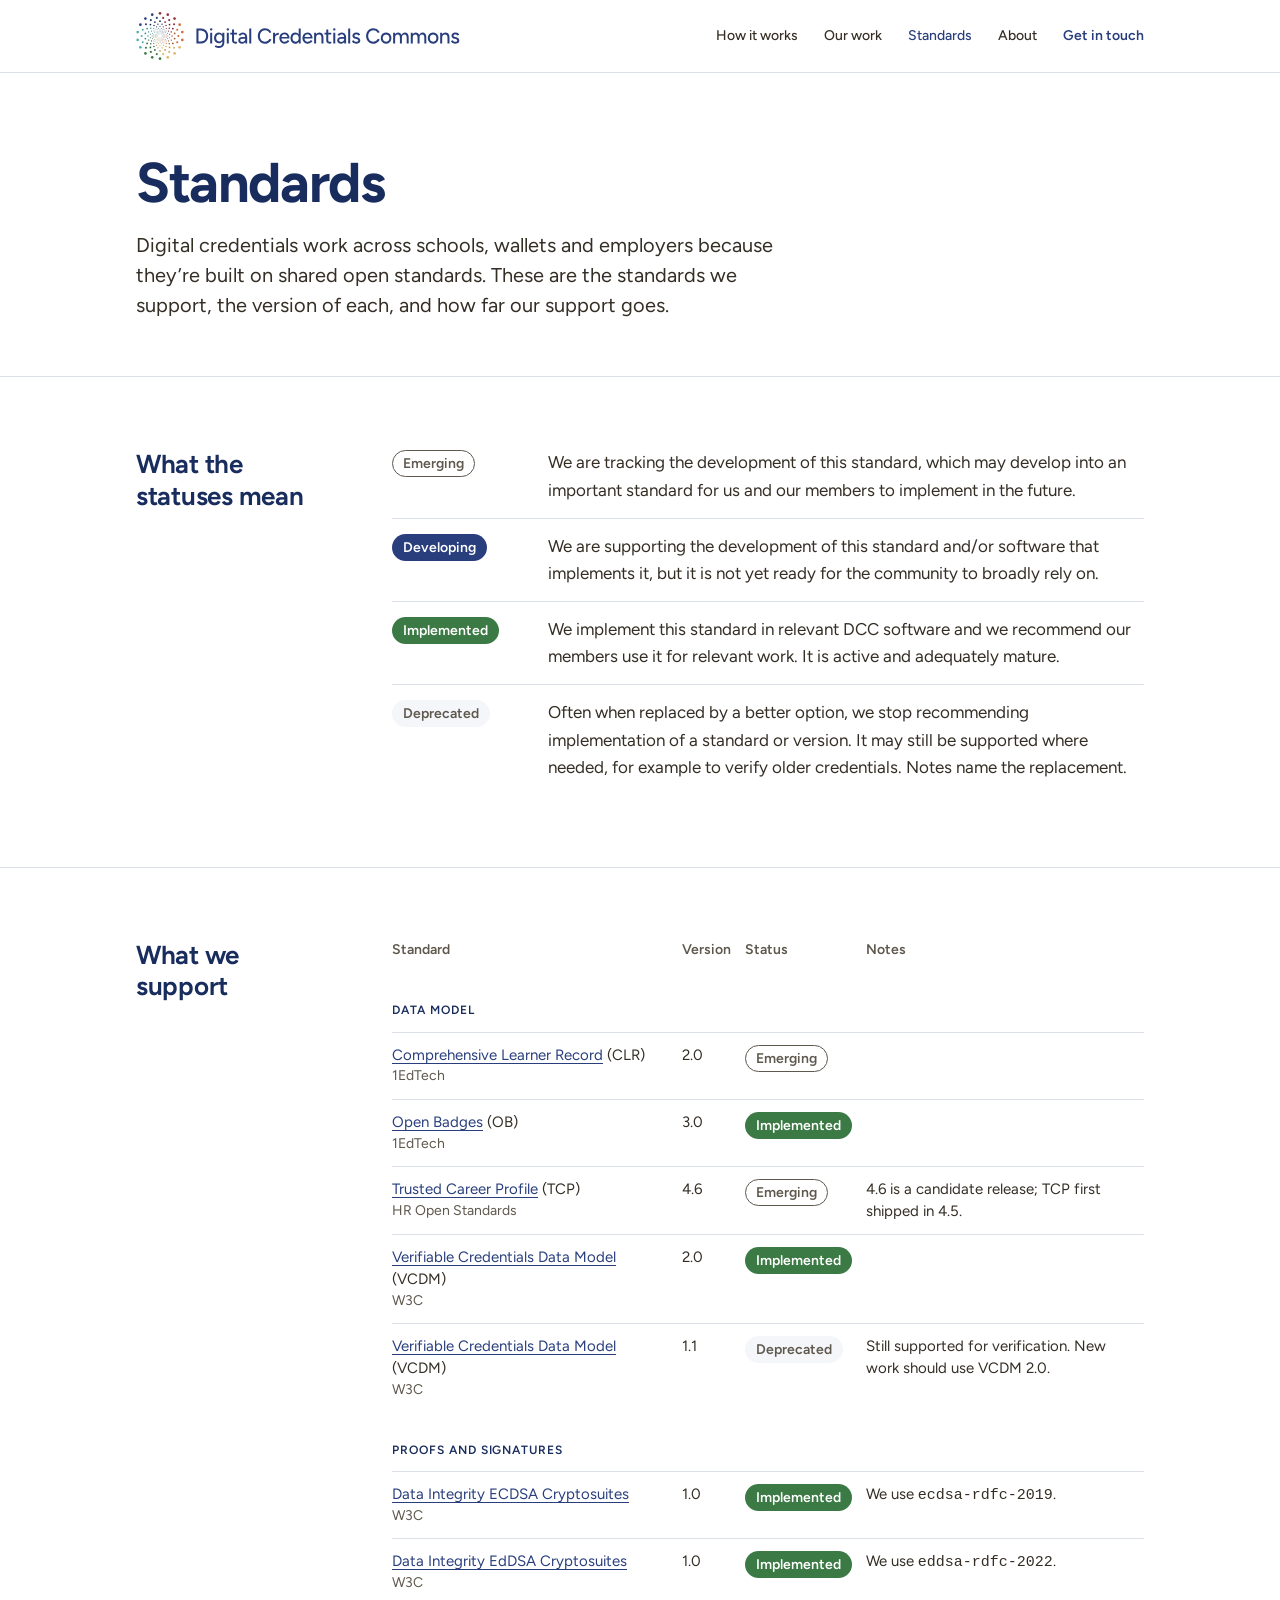
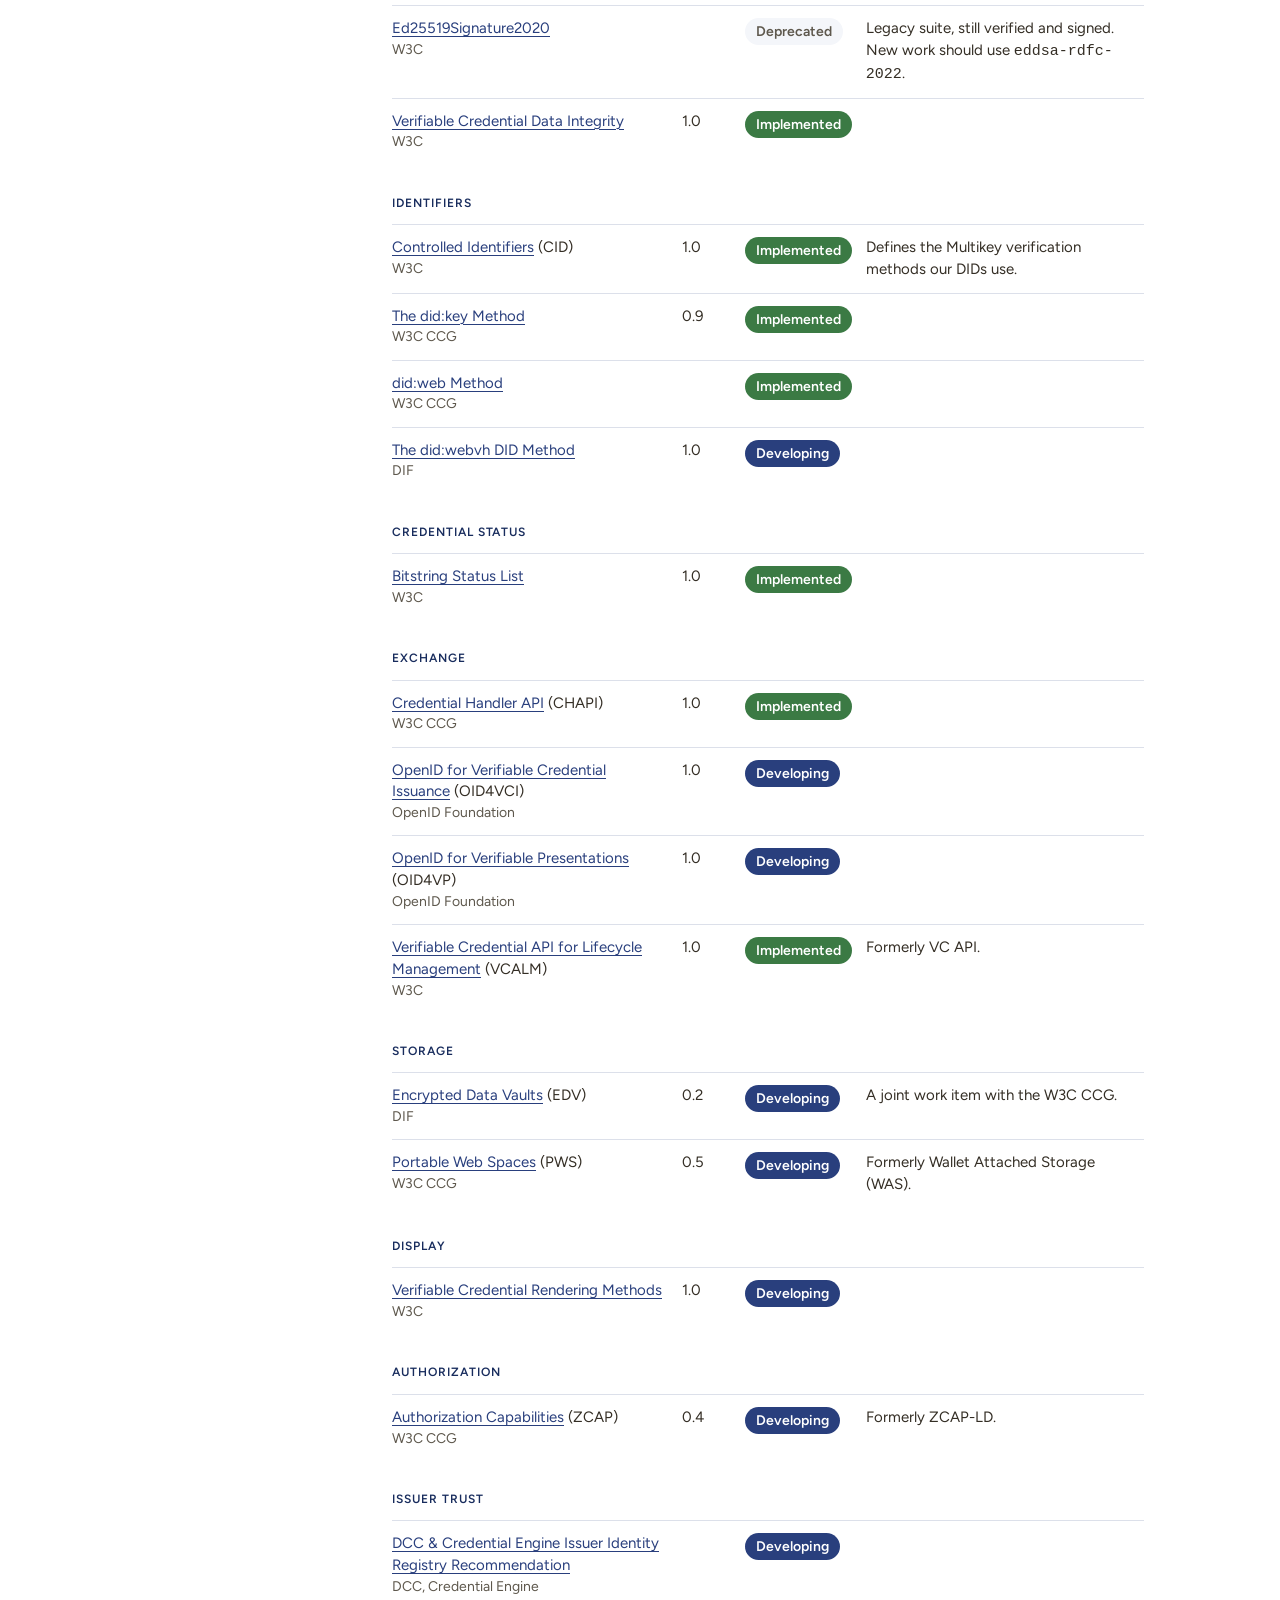
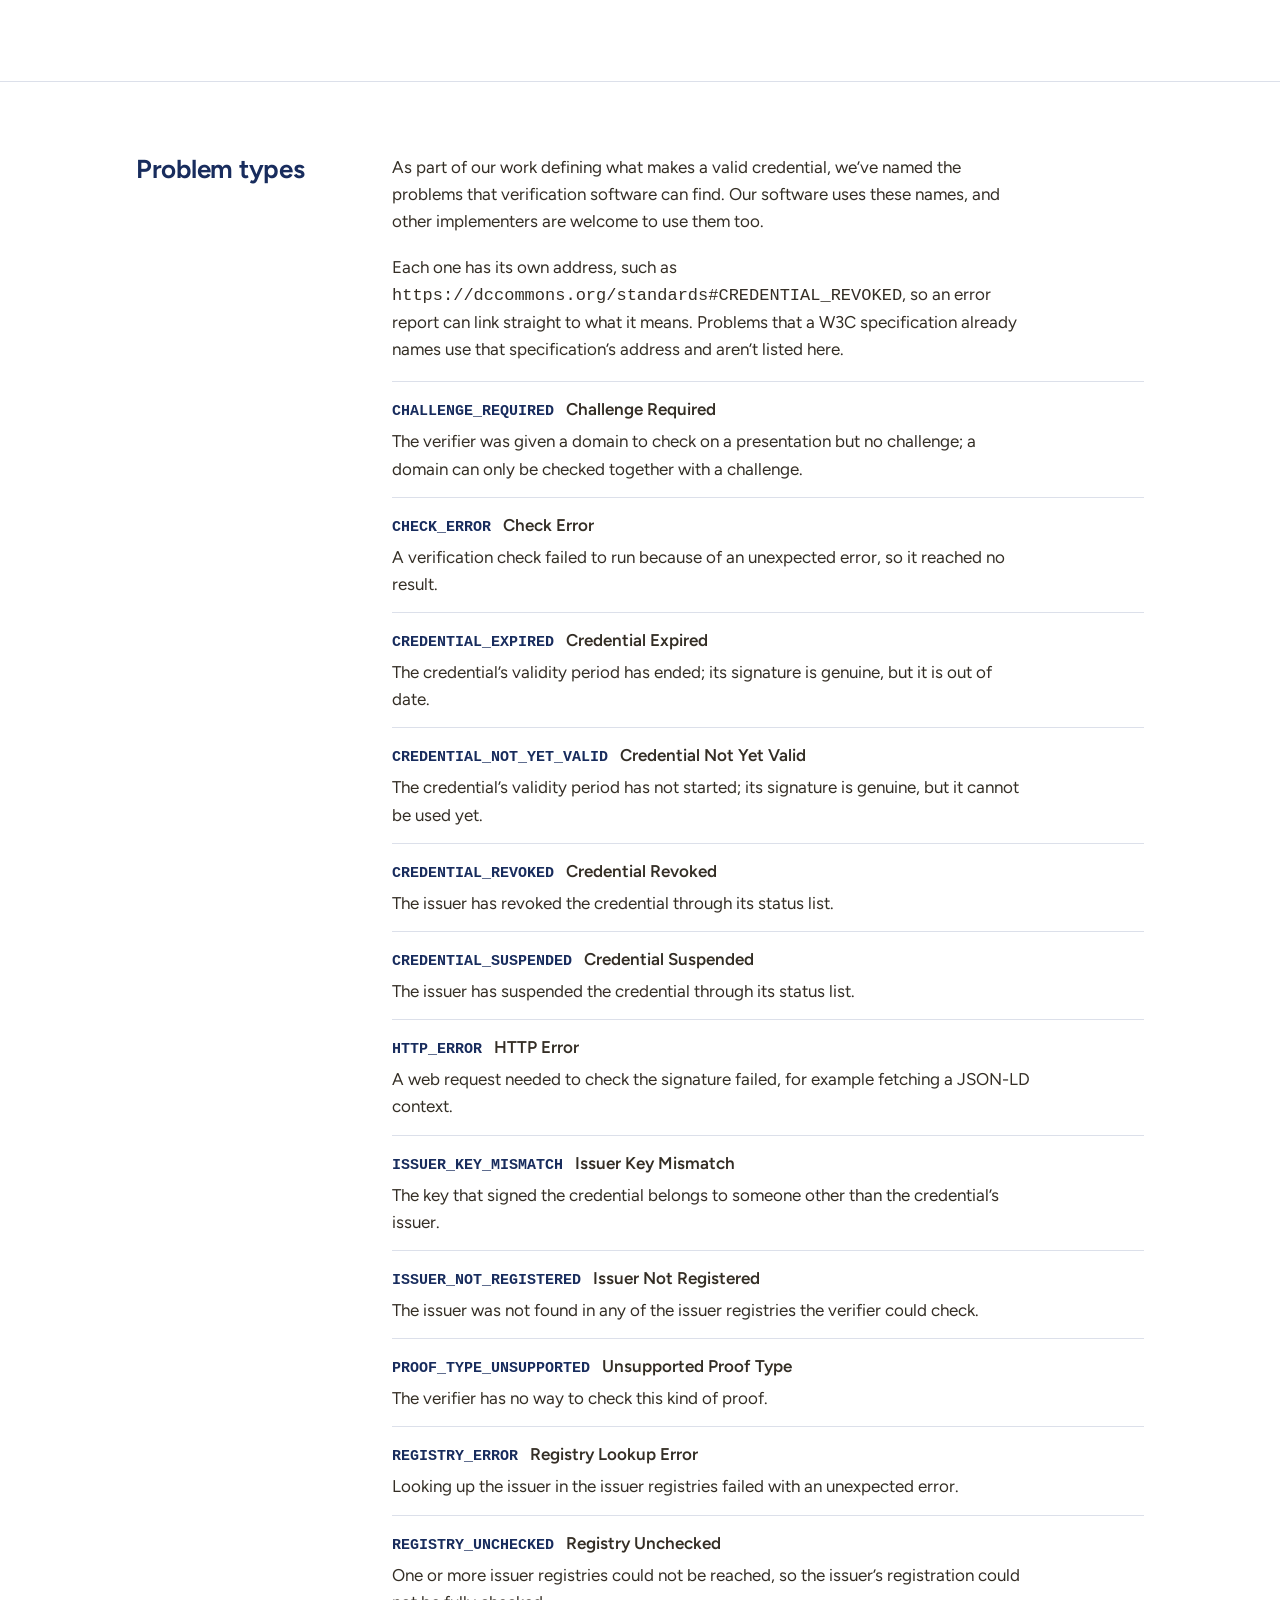
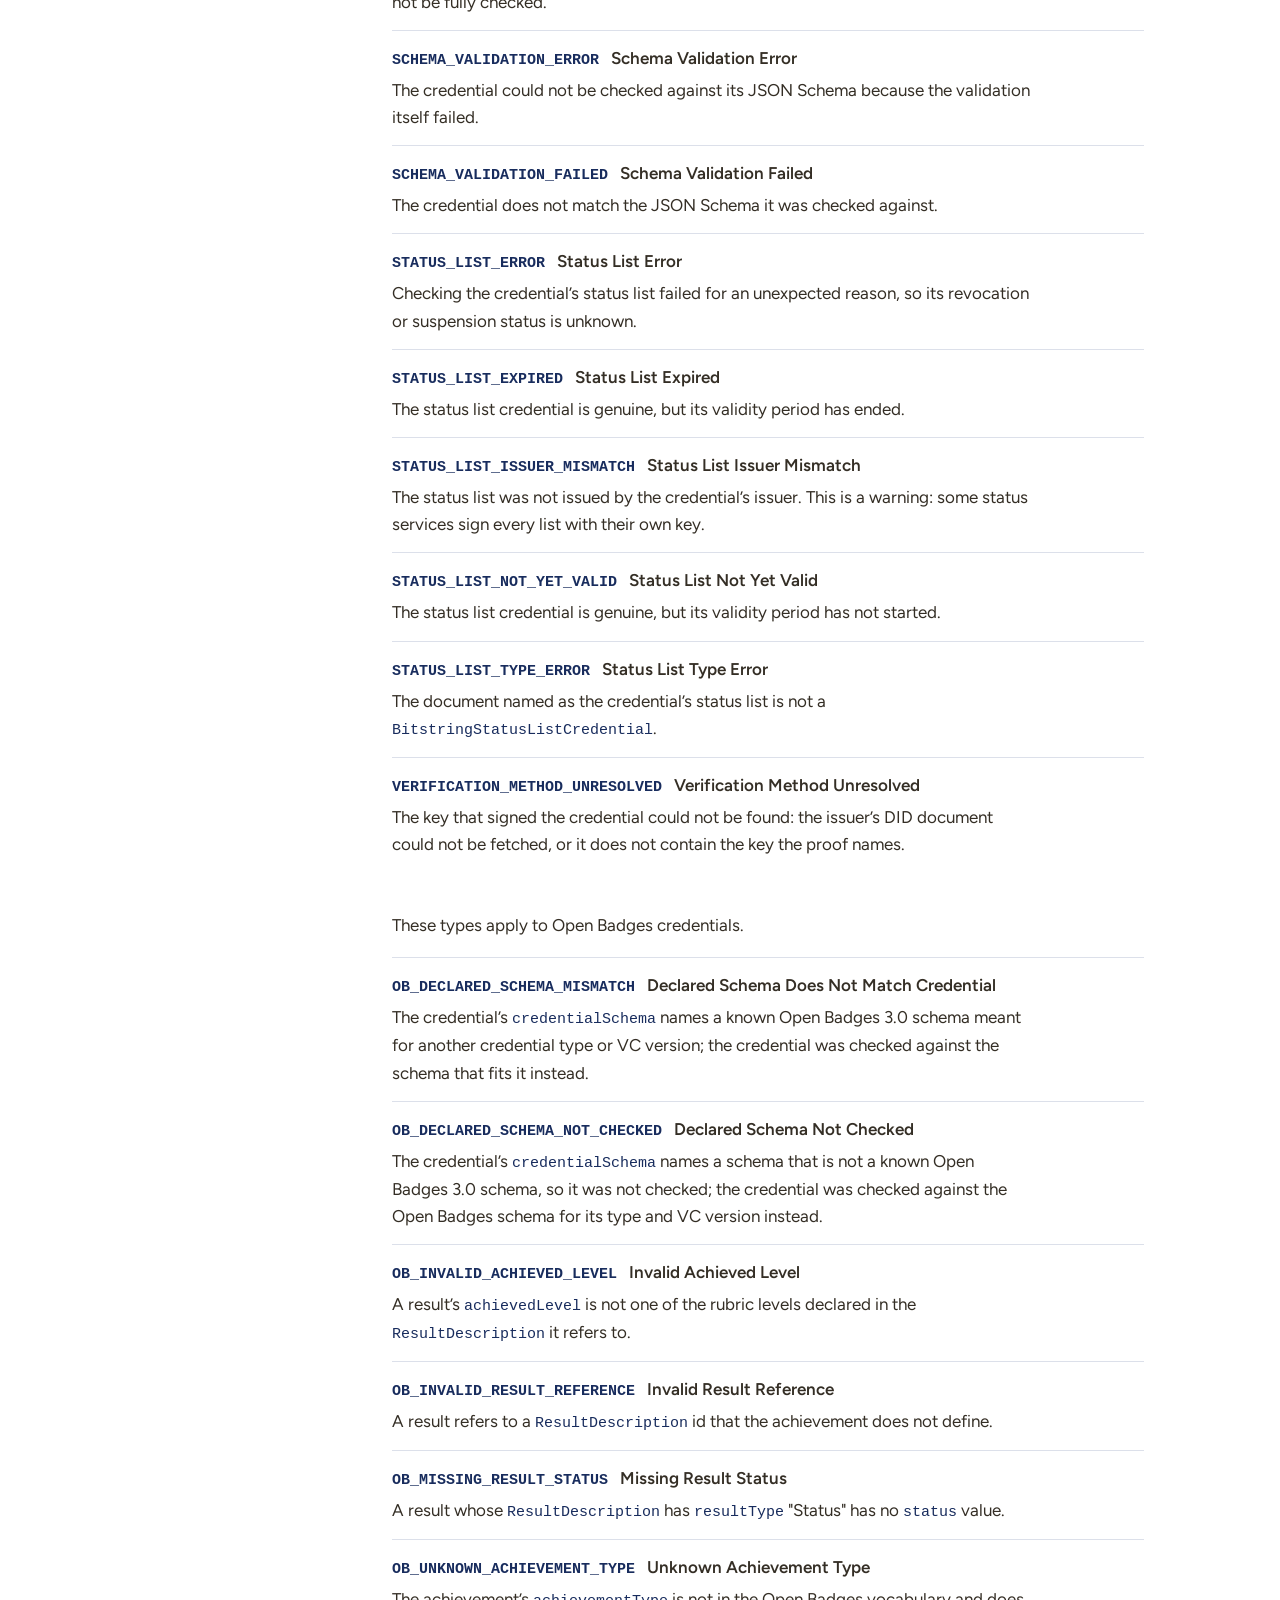
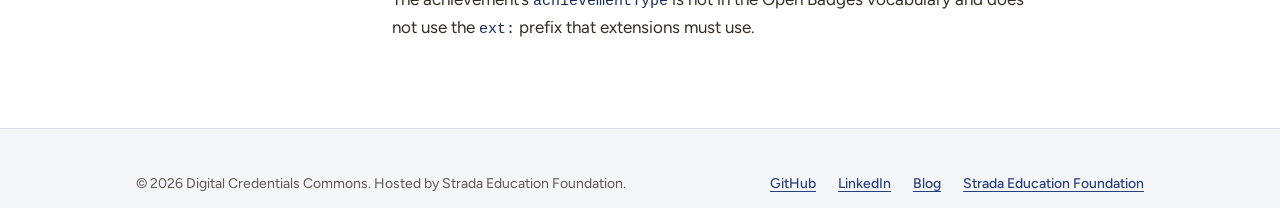
==== standards.html @ 6fe32798 "Add a standards page with the problem types our software reports Co-Authored-By: Claude Opus 5.5 <no" ====
<!DOCTYPE html>
<html lang="en">
<head>
<meta charset="UTF-8">
<meta name="viewport" content="width=device-width, initial-scale=1">
<title>Standards · Digital Credentials Commons</title>
<meta name="description" content="The open standards Digital Credentials Commons supports, the version of each and how far our support goes, plus the problem types our verification software reports.">
<meta name="theme-color" content="#FFFFFF">
<meta property="og:type" content="website">
<meta property="og:title" content="Standards · Digital Credentials Commons">
<meta property="og:description" content="The open standards we support, the version of each and how far our support goes.">
<meta property="og:url" content="https://dccommons.org/standards">
<meta property="og:image" content="https://dccommons.org/android-chrome-512x512.png">
<link rel="icon" href="favicon.ico" sizes="any">
<link rel="icon" href="favicon.svg" type="image/svg+xml">
<link rel="icon" type="image/png" sizes="32x32" href="favicon-32x32.png">
<link rel="icon" type="image/png" sizes="16x16" href="favicon-16x16.png">
<link rel="apple-touch-icon" sizes="180x180" href="apple-touch-icon.png">
<link rel="manifest" href="site.webmanifest">
<link rel="preconnect" href="https://fonts.googleapis.com">
<link rel="preconnect" href="https://fonts.gstatic.com" crossorigin>
<link rel="stylesheet" href="https://fonts.googleapis.com/css2?family=Figtree:ital,wght@0,400;0,500;0,600;0,700;1,400&display=swap">
<link rel="stylesheet" href="assets/css/site.css">
</head>
<body>
<!-- Rendered from the standards catalog in DCC's planning repo. Change that first. Every id on this page is a permanent URL: never rename or remove one. -->

<header class="site-header">
  <div class="wrap">
    <a class="logo" href="/">
      <picture>
        <source media="(max-width: 760px)" srcset="assets/img/dcc-lockup-horizontal.svg" width="157" height="44">
        <img src="assets/img/dcc-lockup-one-line.svg" alt="Digital Credentials Commons" width="270" height="40">
      </picture>
    </a>
    <nav class="site-nav" aria-label="Sections">
      <a href="/#how">How it works</a>
      <a href="/#work">Our work</a>
      <a href="/standards" aria-current="page">Standards</a>
      <a href="/#about">About</a>
      <a class="nav-contact" href="/#contact">Get in touch</a>
    </nav>
  </div>
</header>

<main id="top">

<section class="page-head">
  <div class="wrap">
    <h1>Standards</h1>
    <p class="lead">Digital credentials work across schools, wallets and employers because they&rsquo;re built on shared open standards. These are the standards we support, the version of each, and how far our support goes.</p>
  </div>
</section>

<section id="status">
  <div class="wrap">
    <div class="sec">
      <div class="sec-head"><h2>What the statuses mean</h2></div>
      <div class="sec-body">
        <dl class="status-legend">
          <div><dt><span class="pill pill-emerging">Emerging</span></dt><dd>We are tracking the development of this standard, which may develop into an important standard for us and our members to implement in the future.</dd></div>
          <div><dt><span class="pill pill-developing">Developing</span></dt><dd>We are supporting the development of this standard and/or software that implements it, but it is not yet ready for the community to broadly rely on.</dd></div>
          <div><dt><span class="pill pill-implemented">Implemented</span></dt><dd>We implement this standard in relevant DCC software and we recommend our members use it for relevant work. It is active and adequately mature.</dd></div>
          <div><dt><span class="pill pill-deprecated">Deprecated</span></dt><dd>Often when replaced by a better option, we stop recommending implementation of a standard or version. It may still be supported where needed, for example to verify older credentials. Notes name the replacement.</dd></div>
        </dl>
      </div>
    </div>
  </div>
</section>

<section id="supported">
  <div class="wrap">
    <div class="sec">
      <div class="sec-head"><h2>What we support</h2></div>
      <div class="sec-body">
        <table class="standards">
          <thead><tr><th scope="col">Standard</th><th scope="col">Version</th><th scope="col">Status</th><th scope="col">Notes</th></tr></thead>
          <tbody>
            <tr class="group"><th scope="rowgroup" colspan="4">Data model</th></tr>
            <tr id="clr-2-0">
              <td data-label="Standard"><a href="https://www.imsglobal.org/spec/clr/v2p0/" target="_blank" rel="noopener">Comprehensive Learner Record</a> (CLR) <span class="publisher">1EdTech</span></td>
              <td data-label="Version">2.0</td>
              <td data-label="Status"><span class="pill pill-emerging">Emerging</span></td>
              <td data-label="Notes"></td>
            </tr>
            <tr id="ob-3-0">
              <td data-label="Standard"><a href="https://www.imsglobal.org/spec/ob/v3p0/" target="_blank" rel="noopener">Open Badges</a> (OB) <span class="publisher">1EdTech</span></td>
              <td data-label="Version">3.0</td>
              <td data-label="Status"><span class="pill pill-implemented">Implemented</span></td>
              <td data-label="Notes"></td>
            </tr>
            <tr id="hr-open-tcp-4-6">
              <td data-label="Standard"><a href="https://www.hropenstandards.org/standards" target="_blank" rel="noopener">Trusted Career Profile</a> (TCP) <span class="publisher">HR Open Standards</span></td>
              <td data-label="Version">4.6</td>
              <td data-label="Status"><span class="pill pill-emerging">Emerging</span></td>
              <td data-label="Notes">4.6 is a candidate release; TCP first shipped in 4.5.</td>
            </tr>
            <tr id="vcdm-2-0">
              <td data-label="Standard"><a href="https://www.w3.org/TR/vc-data-model-2.0/" target="_blank" rel="noopener">Verifiable Credentials Data Model</a> (VCDM) <span class="publisher">W3C</span></td>
              <td data-label="Version">2.0</td>
              <td data-label="Status"><span class="pill pill-implemented">Implemented</span></td>
              <td data-label="Notes"></td>
            </tr>
            <tr id="vcdm-1-1">
              <td data-label="Standard"><a href="https://www.w3.org/TR/vc-data-model-1.1/" target="_blank" rel="noopener">Verifiable Credentials Data Model</a> (VCDM) <span class="publisher">W3C</span></td>
              <td data-label="Version">1.1</td>
              <td data-label="Status"><span class="pill pill-deprecated">Deprecated</span></td>
              <td data-label="Notes">Still supported for verification. New work should use VCDM 2.0.</td>
            </tr>
          </tbody>
          <tbody>
            <tr class="group"><th scope="rowgroup" colspan="4">Proofs and signatures</th></tr>
            <tr id="vc-di-ecdsa-1-0">
              <td data-label="Standard"><a href="https://www.w3.org/TR/vc-di-ecdsa/" target="_blank" rel="noopener">Data Integrity ECDSA Cryptosuites</a> <span class="publisher">W3C</span></td>
              <td data-label="Version">1.0</td>
              <td data-label="Status"><span class="pill pill-implemented">Implemented</span></td>
              <td data-label="Notes">We use <code>ecdsa-rdfc-2019</code>.</td>
            </tr>
            <tr id="vc-di-eddsa-1-0">
              <td data-label="Standard"><a href="https://www.w3.org/TR/vc-di-eddsa/" target="_blank" rel="noopener">Data Integrity EdDSA Cryptosuites</a> <span class="publisher">W3C</span></td>
              <td data-label="Version">1.0</td>
              <td data-label="Status"><span class="pill pill-implemented">Implemented</span></td>
              <td data-label="Notes">We use <code>eddsa-rdfc-2022</code>.</td>
            </tr>
            <tr id="ed25519-signature-2020">
              <td data-label="Standard"><a href="https://www.w3.org/TR/vc-di-eddsa/#the-ed25519signature2020-suite" target="_blank" rel="noopener">Ed25519Signature2020</a> <span class="publisher">W3C</span></td>
              <td data-label="Version"></td>
              <td data-label="Status"><span class="pill pill-deprecated">Deprecated</span></td>
              <td data-label="Notes">Legacy suite, still verified and signed. New work should use <code>eddsa-rdfc-2022</code>.</td>
            </tr>
            <tr id="vc-data-integrity-1-0">
              <td data-label="Standard"><a href="https://www.w3.org/TR/vc-data-integrity/" target="_blank" rel="noopener">Verifiable Credential Data Integrity</a> <span class="publisher">W3C</span></td>
              <td data-label="Version">1.0</td>
              <td data-label="Status"><span class="pill pill-implemented">Implemented</span></td>
              <td data-label="Notes"></td>
            </tr>
          </tbody>
          <tbody>
            <tr class="group"><th scope="rowgroup" colspan="4">Identifiers</th></tr>
            <tr id="cid-1-0">
              <td data-label="Standard"><a href="https://www.w3.org/TR/cid-1.0/" target="_blank" rel="noopener">Controlled Identifiers</a> (CID) <span class="publisher">W3C</span></td>
              <td data-label="Version">1.0</td>
              <td data-label="Status"><span class="pill pill-implemented">Implemented</span></td>
              <td data-label="Notes">Defines the Multikey verification methods our DIDs use.</td>
            </tr>
            <tr id="did-key-0-9">
              <td data-label="Standard"><a href="https://w3c-ccg.github.io/did-key-spec/" target="_blank" rel="noopener">The did:key Method</a> <span class="publisher">W3C CCG</span></td>
              <td data-label="Version">0.9</td>
              <td data-label="Status"><span class="pill pill-implemented">Implemented</span></td>
              <td data-label="Notes"></td>
            </tr>
            <tr id="did-web">
              <td data-label="Standard"><a href="https://w3c-ccg.github.io/did-method-web/" target="_blank" rel="noopener">did:web Method</a> <span class="publisher">W3C CCG</span></td>
              <td data-label="Version"></td>
              <td data-label="Status"><span class="pill pill-implemented">Implemented</span></td>
              <td data-label="Notes"></td>
            </tr>
            <tr id="did-webvh-1-0">
              <td data-label="Standard"><a href="https://identity.foundation/didwebvh/v1.0/" target="_blank" rel="noopener">The did:webvh DID Method</a> <span class="publisher">DIF</span></td>
              <td data-label="Version">1.0</td>
              <td data-label="Status"><span class="pill pill-developing">Developing</span></td>
              <td data-label="Notes"></td>
            </tr>
          </tbody>
          <tbody>
            <tr class="group"><th scope="rowgroup" colspan="4">Credential status</th></tr>
            <tr id="bitstring-status-list-1-0">
              <td data-label="Standard"><a href="https://www.w3.org/TR/vc-bitstring-status-list/" target="_blank" rel="noopener">Bitstring Status List</a> <span class="publisher">W3C</span></td>
              <td data-label="Version">1.0</td>
              <td data-label="Status"><span class="pill pill-implemented">Implemented</span></td>
              <td data-label="Notes"></td>
            </tr>
          </tbody>
          <tbody>
            <tr class="group"><th scope="rowgroup" colspan="4">Exchange</th></tr>
            <tr id="chapi-1-0">
              <td data-label="Standard"><a href="https://w3c-ccg.github.io/credential-handler-api/" target="_blank" rel="noopener">Credential Handler API</a> (CHAPI) <span class="publisher">W3C CCG</span></td>
              <td data-label="Version">1.0</td>
              <td data-label="Status"><span class="pill pill-implemented">Implemented</span></td>
              <td data-label="Notes"></td>
            </tr>
            <tr id="oid4vci-1-0">
              <td data-label="Standard"><a href="https://openid.net/specs/openid-4-verifiable-credential-issuance-1_0.html" target="_blank" rel="noopener">OpenID for Verifiable Credential Issuance</a> (OID4VCI) <span class="publisher">OpenID Foundation</span></td>
              <td data-label="Version">1.0</td>
              <td data-label="Status"><span class="pill pill-developing">Developing</span></td>
              <td data-label="Notes"></td>
            </tr>
            <tr id="oid4vp-1-0">
              <td data-label="Standard"><a href="https://openid.net/specs/openid-4-verifiable-presentations-1_0.html" target="_blank" rel="noopener">OpenID for Verifiable Presentations</a> (OID4VP) <span class="publisher">OpenID Foundation</span></td>
              <td data-label="Version">1.0</td>
              <td data-label="Status"><span class="pill pill-developing">Developing</span></td>
              <td data-label="Notes"></td>
            </tr>
            <tr id="vcalm-1-0">
              <td data-label="Standard"><a href="https://www.w3.org/TR/vcalm-1.0/" target="_blank" rel="noopener">Verifiable Credential API for Lifecycle Management</a> (VCALM) <span class="publisher">W3C</span></td>
              <td data-label="Version">1.0</td>
              <td data-label="Status"><span class="pill pill-implemented">Implemented</span></td>
              <td data-label="Notes">Formerly VC API.</td>
            </tr>
          </tbody>
          <tbody>
            <tr class="group"><th scope="rowgroup" colspan="4">Storage</th></tr>
            <tr id="edv-0-2">
              <td data-label="Standard"><a href="https://identity.foundation/edv-spec/" target="_blank" rel="noopener">Encrypted Data Vaults</a> (EDV) <span class="publisher">DIF</span></td>
              <td data-label="Version">0.2</td>
              <td data-label="Status"><span class="pill pill-developing">Developing</span></td>
              <td data-label="Notes">A joint work item with the W3C CCG.</td>
            </tr>
            <tr id="pws-0-5">
              <td data-label="Standard"><a href="https://w3c-ccg.github.io/wallet-attached-storage-spec/" target="_blank" rel="noopener">Portable Web Spaces</a> (PWS) <span class="publisher">W3C CCG</span></td>
              <td data-label="Version">0.5</td>
              <td data-label="Status"><span class="pill pill-developing">Developing</span></td>
              <td data-label="Notes">Formerly Wallet Attached Storage (WAS).</td>
            </tr>
          </tbody>
          <tbody>
            <tr class="group"><th scope="rowgroup" colspan="4">Display</th></tr>
            <tr id="vc-render-method-1-0">
              <td data-label="Standard"><a href="https://www.w3.org/TR/vc-render-method/" target="_blank" rel="noopener">Verifiable Credential Rendering Methods</a> <span class="publisher">W3C</span></td>
              <td data-label="Version">1.0</td>
              <td data-label="Status"><span class="pill pill-developing">Developing</span></td>
              <td data-label="Notes"></td>
            </tr>
          </tbody>
          <tbody>
            <tr class="group"><th scope="rowgroup" colspan="4">Authorization</th></tr>
            <tr id="zcap-0-4">
              <td data-label="Standard"><a href="https://w3c-ccg.github.io/zcap-spec/v0.4.0/" target="_blank" rel="noopener">Authorization Capabilities</a> (ZCAP) <span class="publisher">W3C CCG</span></td>
              <td data-label="Version">0.4</td>
              <td data-label="Status"><span class="pill pill-developing">Developing</span></td>
              <td data-label="Notes">Formerly ZCAP-LD.</td>
            </tr>
          </tbody>
          <tbody>
            <tr class="group"><th scope="rowgroup" colspan="4">Issuer trust</th></tr>
            <tr id="issuer-identity-registry">
              <td data-label="Standard"><a href="https://github.com/digitalcredentials/dcc-members-oidf" target="_blank" rel="noopener">DCC &amp; Credential Engine Issuer Identity Registry Recommendation</a> <span class="publisher">DCC, Credential Engine</span></td>
              <td data-label="Version"></td>
              <td data-label="Status"><span class="pill pill-developing">Developing</span></td>
              <td data-label="Notes"></td>
            </tr>
          </tbody>
        </table>
      </div>
    </div>
  </div>
</section>

<section id="problem-types">
  <div class="wrap">
    <div class="sec">
      <div class="sec-head"><h2>Problem types</h2></div>
      <div class="sec-body">
        <p>As part of our work defining what makes a valid credential, we&rsquo;ve named the problems that verification software can find. Our software uses these names, and other implementers are welcome to use them too.</p>
        <p>Each one has its own address, such as <code>https://dccommons.org/standards#CREDENTIAL_REVOKED</code>, so an error report can link straight to what it means. Problems that a W3C specification already names use that specification&rsquo;s address and aren&rsquo;t listed here.</p>
        <dl class="problem-types">
          <div id="CHALLENGE_REQUIRED">
            <dt><code>CHALLENGE_REQUIRED</code> <span>Challenge Required</span></dt>
            <dd>The verifier was given a domain to check on a presentation but no challenge; a domain can only be checked together with a challenge.</dd>
          </div>
          <div id="CHECK_ERROR">
            <dt><code>CHECK_ERROR</code> <span>Check Error</span></dt>
            <dd>A verification check failed to run because of an unexpected error, so it reached no result.</dd>
          </div>
          <div id="CREDENTIAL_EXPIRED">
            <dt><code>CREDENTIAL_EXPIRED</code> <span>Credential Expired</span></dt>
            <dd>The credential&rsquo;s validity period has ended; its signature is genuine, but it is out of date.</dd>
          </div>
          <div id="CREDENTIAL_NOT_YET_VALID">
            <dt><code>CREDENTIAL_NOT_YET_VALID</code> <span>Credential Not Yet Valid</span></dt>
            <dd>The credential&rsquo;s validity period has not started; its signature is genuine, but it cannot be used yet.</dd>
          </div>
          <div id="CREDENTIAL_REVOKED">
            <dt><code>CREDENTIAL_REVOKED</code> <span>Credential Revoked</span></dt>
            <dd>The issuer has revoked the credential through its status list.</dd>
          </div>
          <div id="CREDENTIAL_SUSPENDED">
            <dt><code>CREDENTIAL_SUSPENDED</code> <span>Credential Suspended</span></dt>
            <dd>The issuer has suspended the credential through its status list.</dd>
          </div>
          <div id="HTTP_ERROR">
            <dt><code>HTTP_ERROR</code> <span>HTTP Error</span></dt>
            <dd>A web request needed to check the signature failed, for example fetching a JSON-LD context.</dd>
          </div>
          <div id="ISSUER_KEY_MISMATCH">
            <dt><code>ISSUER_KEY_MISMATCH</code> <span>Issuer Key Mismatch</span></dt>
            <dd>The key that signed the credential belongs to someone other than the credential&rsquo;s issuer.</dd>
          </div>
          <div id="ISSUER_NOT_REGISTERED">
            <dt><code>ISSUER_NOT_REGISTERED</code> <span>Issuer Not Registered</span></dt>
            <dd>The issuer was not found in any of the issuer registries the verifier could check.</dd>
          </div>
          <div id="PROOF_TYPE_UNSUPPORTED">
            <dt><code>PROOF_TYPE_UNSUPPORTED</code> <span>Unsupported Proof Type</span></dt>
            <dd>The verifier has no way to check this kind of proof.</dd>
          </div>
          <div id="REGISTRY_ERROR">
            <dt><code>REGISTRY_ERROR</code> <span>Registry Lookup Error</span></dt>
            <dd>Looking up the issuer in the issuer registries failed with an unexpected error.</dd>
          </div>
          <div id="REGISTRY_UNCHECKED">
            <dt><code>REGISTRY_UNCHECKED</code> <span>Registry Unchecked</span></dt>
            <dd>One or more issuer registries could not be reached, so the issuer&rsquo;s registration could not be fully checked.</dd>
          </div>
          <div id="SCHEMA_VALIDATION_ERROR">
            <dt><code>SCHEMA_VALIDATION_ERROR</code> <span>Schema Validation Error</span></dt>
            <dd>The credential could not be checked against its JSON Schema because the validation itself failed.</dd>
          </div>
          <div id="SCHEMA_VALIDATION_FAILED">
            <dt><code>SCHEMA_VALIDATION_FAILED</code> <span>Schema Validation Failed</span></dt>
            <dd>The credential does not match the JSON Schema it was checked against.</dd>
          </div>
          <div id="STATUS_LIST_ERROR">
            <dt><code>STATUS_LIST_ERROR</code> <span>Status List Error</span></dt>
            <dd>Checking the credential&rsquo;s status list failed for an unexpected reason, so its revocation or suspension status is unknown.</dd>
          </div>
          <div id="STATUS_LIST_EXPIRED">
            <dt><code>STATUS_LIST_EXPIRED</code> <span>Status List Expired</span></dt>
            <dd>The status list credential is genuine, but its validity period has ended.</dd>
          </div>
          <div id="STATUS_LIST_ISSUER_MISMATCH">
            <dt><code>STATUS_LIST_ISSUER_MISMATCH</code> <span>Status List Issuer Mismatch</span></dt>
            <dd>The status list was not issued by the credential&rsquo;s issuer. This is a warning: some status services sign every list with their own key.</dd>
          </div>
          <div id="STATUS_LIST_NOT_YET_VALID">
            <dt><code>STATUS_LIST_NOT_YET_VALID</code> <span>Status List Not Yet Valid</span></dt>
            <dd>The status list credential is genuine, but its validity period has not started.</dd>
          </div>
          <div id="STATUS_LIST_TYPE_ERROR">
            <dt><code>STATUS_LIST_TYPE_ERROR</code> <span>Status List Type Error</span></dt>
            <dd>The document named as the credential&rsquo;s status list is not a <code>BitstringStatusListCredential</code>.</dd>
          </div>
          <div id="VERIFICATION_METHOD_UNRESOLVED">
            <dt><code>VERIFICATION_METHOD_UNRESOLVED</code> <span>Verification Method Unresolved</span></dt>
            <dd>The key that signed the credential could not be found: the issuer&rsquo;s DID document could not be fetched, or it does not contain the key the proof names.</dd>
          </div>
        </dl>
        <p class="problem-group">These types apply to Open Badges credentials.</p>
        <dl class="problem-types">
          <div id="OB_DECLARED_SCHEMA_MISMATCH">
            <dt><code>OB_DECLARED_SCHEMA_MISMATCH</code> <span>Declared Schema Does Not Match Credential</span></dt>
            <dd>The credential&rsquo;s <code>credentialSchema</code> names a known Open Badges 3.0 schema meant for another credential type or VC version; the credential was checked against the schema that fits it instead.</dd>
          </div>
          <div id="OB_DECLARED_SCHEMA_NOT_CHECKED">
            <dt><code>OB_DECLARED_SCHEMA_NOT_CHECKED</code> <span>Declared Schema Not Checked</span></dt>
            <dd>The credential&rsquo;s <code>credentialSchema</code> names a schema that is not a known Open Badges 3.0 schema, so it was not checked; the credential was checked against the Open Badges schema for its type and VC version instead.</dd>
          </div>
          <div id="OB_INVALID_ACHIEVED_LEVEL">
            <dt><code>OB_INVALID_ACHIEVED_LEVEL</code> <span>Invalid Achieved Level</span></dt>
            <dd>A result&rsquo;s <code>achievedLevel</code> is not one of the rubric levels declared in the <code>ResultDescription</code> it refers to.</dd>
          </div>
          <div id="OB_INVALID_RESULT_REFERENCE">
            <dt><code>OB_INVALID_RESULT_REFERENCE</code> <span>Invalid Result Reference</span></dt>
            <dd>A result refers to a <code>ResultDescription</code> id that the achievement does not define.</dd>
          </div>
          <div id="OB_MISSING_RESULT_STATUS">
            <dt><code>OB_MISSING_RESULT_STATUS</code> <span>Missing Result Status</span></dt>
            <dd>A result whose <code>ResultDescription</code> has <code>resultType</code> "Status" has no <code>status</code> value.</dd>
          </div>
          <div id="OB_UNKNOWN_ACHIEVEMENT_TYPE">
            <dt><code>OB_UNKNOWN_ACHIEVEMENT_TYPE</code> <span>Unknown Achievement Type</span></dt>
            <dd>The achievement&rsquo;s <code>achievementType</code> is not in the Open Badges vocabulary and does not use the <code>ext:</code> prefix that extensions must use.</dd>
          </div>
        </dl>
      </div>
    </div>
  </div>
</section>

</main>

<footer class="site-footer">
  <div class="wrap">
    <span>&copy; 2026 Digital Credentials Commons. Hosted by Strada Education Foundation.</span>
    <nav aria-label="Elsewhere">
      <a href="https://github.com/digitalcredentials" target="_blank" rel="noopener">GitHub</a>
      <a href="https://www.linkedin.com/company/dccommons/" target="_blank" rel="noopener">LinkedIn</a>
      <a href="https://blog.dccommons.org" target="_blank" rel="noopener">Blog</a>
      <a href="https://www.strada.org/" target="_blank" rel="noopener">Strada Education Foundation</a>
    </nav>
  </div>
</footer>

</body>
</html>
---- assets/css/site.css ----
/* Digital Credentials Commons: site styles */
/* Layout: wide hero (text + animated example credential), then every section on one shared
   two-column grid: section name in a rail, content in a single column, the same lines all the way down.
   Light only, by choice: the logo kit's full-color logo is specified for white grounds. */
:root{
  color-scheme:light;
  --paper:#FFFFFF;
  --wash:#F4F6FA;          /* indigo-tinted panel */
  --rule:#DCE0EA;          /* indigo-biased hairline */
  --ink:#342E25;           /* kit charcoal, body text */
  --ink-2:#5E584D;         /* secondary text */
  --indigo:#293F7D;        /* kit primary */
  --indigo-deep:#182C5D;   /* darkest wedge of the mark */
  --green:#3B7A44;         /* kit green, confirmations */
  --issuer:#781E2D;        /* the example college's own color, a burgundy from the mark */
  --focus:#293F7D;
  --font:"Figtree",ui-sans-serif,-apple-system,BlinkMacSystemFont,"Segoe UI",Roboto,sans-serif;
  --step--1:.875rem;
  --step-0:1.0625rem;
  --step-1:1.25rem;
  --step-2:1.625rem;
  --step-3:clamp(2.25rem,5.2vw,3.5rem);
  --measure:40rem;
  --wrap:68rem;
  --header-h:72px;         /* sticky header height; anchors and sticky titles clear it */
  --sec-space:clamp(40px,6vw,72px); /* space on each side of a section divider */
}
*{box-sizing:border-box}
html{scroll-behavior:smooth;scroll-padding-top:var(--header-h)}
@media (prefers-reduced-motion:reduce){html{scroll-behavior:auto}}
body{
  margin:0;background:var(--paper);color:var(--ink);
  font-family:var(--font);font-size:var(--step-0);line-height:1.6;
  -webkit-font-smoothing:antialiased;
}
a{color:var(--indigo);text-decoration-thickness:1px;text-underline-offset:3px}
a:hover{color:var(--indigo-deep);text-decoration-thickness:2px}
:focus-visible{outline:2px solid var(--focus);outline-offset:3px;border-radius:2px}
h1,h2,h3{margin:0;color:var(--indigo-deep);text-wrap:balance;font-weight:650}
p{margin:0}
.wrap{max-width:var(--wrap);margin-inline:auto;padding-inline:clamp(16px,4vw,40px)}

/* feature flag: everything marked data-feature="sample" disappears when the flag is off */
#page[data-sample="off"] [data-feature="sample"]{display:none!important}

/* header: sticky and solid; one-line logo on wider screens, the two-line lockup on phones */
.site-header{position:sticky;top:0;z-index:10;background:var(--paper);border-bottom:1px solid var(--rule)}
.site-header .wrap{display:flex;align-items:center;justify-content:space-between;gap:16px 32px;min-height:var(--header-h)}
.logo{display:block;line-height:0}
.logo img{width:auto;height:48px;display:block}
.site-nav{display:flex;gap:6px 26px;flex-wrap:wrap;font-size:var(--step--1);font-weight:500}
.site-nav a{color:var(--ink);text-decoration:none;display:inline-block;padding-block:12px}
.site-nav a:hover{color:var(--indigo);text-decoration:underline}
.site-nav a.nav-contact{color:var(--indigo);font-weight:600}
/* phones: "Get in touch" stays in view, and "Menu" opens the section links under the header */
.site-nav{align-items:center}
.menu-btn{
  display:none;font:inherit;font-size:var(--step--1);font-weight:500;color:var(--ink);
  background:none;border:0;padding:12px 2px;cursor:pointer;
}
.menu-btn:hover{color:var(--indigo);text-decoration:underline}
.mobile-menu{display:none}
/* the "Menu" button takes over before the five section links would wrap */
@media (max-width:960px){
  .site-nav{gap:6px 22px}
  .site-nav a:not(.nav-contact){display:none}
  .menu-btn{display:inline-block}
  .mobile-menu{
    display:block;position:absolute;left:0;right:0;top:100%;
    background:var(--paper);border-bottom:1px solid var(--rule);
    box-shadow:0 18px 30px -24px rgba(24,44,93,.45);
  }
  .mobile-menu[hidden]{display:none}
  .mobile-menu ul{list-style:none;margin:0;padding:4px clamp(16px,4vw,40px) 8px}
  .mobile-menu a{display:block;padding-block:14px;border-top:1px solid var(--rule);color:var(--ink);font-weight:500;text-decoration:none}
  .mobile-menu li:first-child a{border-top:0}
  .mobile-menu a:hover{color:var(--indigo)}
}
@media (max-width:760px){
  /* the logo gives way first, so "Get in touch" and "Menu" stay on one line down to 320px */
  .site-header .wrap{flex-wrap:nowrap;gap:12px}
  .logo{flex:0 1 auto;min-width:0}
  .logo img{height:auto;width:100%;max-width:178px}
  .site-nav{flex:none;flex-wrap:nowrap;gap:6px 18px}
  /* the header already has "Get in touch", so the hero goes straight from the intro to the example */
  .hero .hero-contact{display:none}
  #page[data-sample="off"] .actions{display:none}
}

/* sections, all on one grid */
main{display:flex;flex-direction:column}
/* one spacing value above and below every section divider, desktop and phones */
section{padding-block:var(--sec-space)}
section + section{border-top:1px solid var(--rule)}
h2{font-size:var(--step-2);line-height:1.2;letter-spacing:-.01em}
h3{font-size:var(--step-1);line-height:1.3}
.lead{font-size:var(--step-1);line-height:1.5;color:var(--ink)}
.fine{font-size:var(--step--1);color:var(--ink-2)}
.sec{display:grid;grid-template-columns:minmax(0,12rem) minmax(0,1fr);gap:22px clamp(32px,5vw,72px)}
.sec-head h2{position:sticky;top:calc(var(--header-h) + 24px)}
.sec-body{min-width:0;display:flex;flex-direction:column;gap:18px}
.sec-body > p,.part > p{max-width:var(--measure)}
@media (max-width:820px){.sec{grid-template-columns:minmax(0,1fr)}}

/* hero */
.hero{padding-block:clamp(44px,7vw,96px) var(--sec-space)}
.hero-grid{display:grid;grid-template-columns:minmax(0,1.1fr) minmax(0,.9fr);gap:clamp(36px,6vw,88px);align-items:center}
@media (max-width:880px){.hero-grid{grid-template-columns:minmax(0,1fr)}}
.hero-text{min-width:0;display:flex;flex-direction:column;gap:20px}
.hero h1{font-size:var(--step-3);line-height:1.06;letter-spacing:-.025em;font-weight:700;max-width:13ch}
.tagline{font-size:var(--step-1);font-weight:600;color:var(--indigo);margin-top:-4px}
.hero .lead{font-size:var(--step-0);line-height:1.6;max-width:30rem}
.actions{display:flex;flex-wrap:wrap;gap:12px;margin-top:6px}
.btn{
  display:inline-flex;align-items:center;justify-content:center;
  font:inherit;font-size:1rem;font-weight:600;line-height:1.2;
  padding:13px 20px;border-radius:4px;border:1.5px solid var(--indigo);
  text-decoration:none;cursor:pointer;
}
/* with the sample credential off, "Get in touch" becomes the one primary action */
.btn-primary,#page[data-sample="off"] .hero-contact{background:var(--indigo);color:#FFFFFF}
.btn-primary:hover,#page[data-sample="off"] .hero-contact:hover{background:var(--indigo-deep);border-color:var(--indigo-deep);color:#FFFFFF;text-decoration:none}
.btn-secondary{background:var(--paper);color:var(--indigo)}
.btn-secondary:hover{background:var(--wash);color:var(--indigo-deep);text-decoration:none}
/* who we are: a full-width outlined callout under both hero columns; on phones it comes after the example */
.hero-grid{grid-template-areas:"text demo" "who who";row-gap:clamp(20px,2.5vw,32px)}
.hero-text{grid-area:text}
.demo{grid-area:demo}
@media (max-width:880px){.hero-grid{grid-template-areas:"text" "demo" "who"}.who-block{margin-top:16px}}
.who-block{
  grid-area:who;min-width:0;
  padding:12px 16px;
  border:1px solid var(--rule);border-radius:6px;
}
.who{font-size:var(--step-0);line-height:1.6;color:var(--indigo-deep);font-weight:500;max-width:60rem}

/* the example credential */
.demo{margin:0;min-width:0;display:flex;flex-direction:column;gap:10px;max-width:28rem;width:100%;justify-self:end}
@media (max-width:880px){.demo{justify-self:start}}
.demo-label{font-size:.75rem;font-weight:600;letter-spacing:.08em;text-transform:uppercase;color:var(--ink-2)}
.vc{
  position:relative;overflow:hidden;background:var(--paper);
  border:1px solid var(--rule);border-radius:10px;
  box-shadow:0 1px 0 var(--rule),0 22px 48px -26px rgba(24,44,93,.42);
  padding:24px 24px 0;
}
.vc-issuer{font-size:var(--step--1);font-weight:600;color:var(--ink);line-height:1.25;padding-right:104px}
.vc-title{font-size:clamp(1.35rem,2.4vw,1.65rem);font-weight:700;line-height:1.15;color:var(--indigo-deep);letter-spacing:-.01em;margin-top:30px;max-width:13ch;padding-right:4px}
/* the example college's seal, printed in one color like a diploma seal */
.vc-seal{position:absolute;top:16px;right:16px;width:92px;height:92px;color:var(--issuer)}
.vc-seal .ink{fill:currentColor}
.vc-seal .line{fill:none;stroke:currentColor}
.vc-seal .gap{fill:none;stroke:var(--paper)}
.vc-seal text{fill:currentColor;font-family:var(--font);font-weight:700;letter-spacing:.06em}
@media (max-width:420px){.vc-seal{width:76px;height:76px}.vc-issuer{padding-right:84px}}
.vc-meta{margin:22px 0 20px;display:flex;flex-wrap:wrap;gap:8px 36px}
.vc-meta div{display:flex;flex-direction:column;gap:1px}
.vc-meta dt{font-size:.8125rem;color:var(--ink-2)}
.vc-meta dd{margin:0;font-weight:600;color:var(--ink)}
.vc-sig{
  margin-inline:-24px;padding:9px 24px;border-top:1px solid var(--rule);background:var(--wash);
  font-size:.6875rem;letter-spacing:.03em;color:var(--ink-2);font-variant-numeric:tabular-nums;
  white-space:nowrap;overflow:hidden;text-overflow:ellipsis;
}
.verify{padding:16px 4px 0;display:flex;flex-direction:column;gap:10px}
.verify-status{font-size:var(--step--1);font-weight:600;color:var(--ink-2);min-height:1.5em}
.verify.done .verify-status{color:var(--green);font-size:var(--step-0)}
.verify-list{list-style:none;margin:0;padding:0;display:flex;flex-direction:column;gap:9px}
.verify-list li{display:flex;align-items:center;gap:11px;font-size:.96875rem;color:var(--ink-2);transition:color .3s}
.ck{flex:none;width:22px;height:22px;display:block}
.ck svg{width:22px;height:22px;display:block;overflow:visible}
.ck circle{fill:var(--paper);stroke:var(--rule);stroke-width:1.6;transition:fill .3s,stroke .3s}
.ck path{fill:none;stroke:#FFFFFF;stroke-width:2.2;stroke-linecap:round;stroke-linejoin:round;stroke-dasharray:16;stroke-dashoffset:16;transition:stroke-dashoffset .35s .12s ease-out}
.verify-list li.ok{color:var(--ink)}
.verify-list li.ok .ck circle{fill:var(--green);stroke:var(--green)}
.verify-list li.ok .ck path{stroke-dashoffset:0}
.verify-list li.ok .ck svg{animation:pop .4s ease-out}
@keyframes pop{0%{transform:scale(.8)}60%{transform:scale(1.08)}100%{transform:scale(1)}}
@media (prefers-reduced-motion:reduce){
  .ck circle,.ck path,.verify-list li{transition:none}
  .verify-list li.ok .ck svg{animation:none}
}

/* how it works: the three steps run side by side, because they are a sequence */
ol.steps{list-style:none;margin:8px 0 0;padding:0;display:grid;grid-template-columns:repeat(3,minmax(0,1fr));gap:0 28px;counter-reset:step}
ol.steps li{counter-increment:step;display:flex;flex-direction:column;gap:6px;padding-top:14px;border-top:2px solid var(--indigo)}
ol.steps li::before{content:counter(step);font-weight:700;font-size:var(--step-1);color:var(--indigo);line-height:1.3;font-variant-numeric:tabular-nums}
ol.steps strong{color:var(--indigo-deep);font-weight:650}
ol.steps span{color:var(--ink-2)}
@media (max-width:820px){
  ol.steps{grid-template-columns:minmax(0,1fr)}
  ol.steps li{display:grid;grid-template-columns:2.25rem minmax(0,1fr);gap:2px 14px;padding-block:16px;border-top:1px solid var(--rule)}
  ol.steps li:last-child{border-bottom:1px solid var(--rule)}
  ol.steps li::before{grid-row:1 / span 2}
}

.try{
  margin-top:26px;padding:26px clamp(20px,3vw,30px);background:var(--wash);border-radius:6px;
  display:grid;grid-template-columns:minmax(0,1fr) 12.5rem;gap:24px 32px;align-items:center;
}
@media (max-width:620px){.try{grid-template-columns:minmax(0,1fr)}}
.try-text{display:flex;flex-direction:column;gap:12px;min-width:0}
.sample-form{display:grid;grid-template-columns:repeat(2,minmax(0,1fr));gap:10px;margin-top:4px}
.sample-form .btn{grid-column:1 / -1;justify-self:start}
@media (max-width:520px){.sample-form{grid-template-columns:minmax(0,1fr)}}
.badge{
  margin:0;background:var(--paper);border:1px solid var(--rule);border-radius:10px;
  box-shadow:0 14px 32px -22px rgba(24,44,93,.4);
  padding:22px 18px 20px;display:flex;flex-direction:column;align-items:center;text-align:center;gap:4px;
  width:100%;max-width:12.5rem;
}
.badge img{width:84px;height:84px;margin-bottom:10px}
.badge-kind{font-size:.6875rem;font-weight:600;letter-spacing:.08em;text-transform:uppercase;color:var(--ink-2)}
.badge-title{font-weight:700;color:var(--indigo-deep);line-height:1.25}
.badge-issuer{font-size:.8125rem;color:var(--ink-2);line-height:1.35}

/* our work */
.part{display:flex;flex-direction:column;gap:14px;padding-top:28px;margin-top:12px;border-top:1px solid var(--rule)}
/* the products sit indented under "Open-source software", on a left rule, so they read as part of it */
.tools{display:flex;flex-direction:column;margin-top:4px;margin-left:clamp(4px,1.5vw,16px);padding-left:clamp(16px,2.5vw,24px);border-left:2px solid var(--rule)}
.tool{padding-block:14px;border-top:1px solid var(--rule);display:flex;flex-direction:column;gap:4px}
.tool:first-child{border-top:0;padding-top:2px}
.tool:last-child{padding-bottom:0}
.tool-name{font-weight:650;color:var(--indigo-deep)}
.tool-links{font-size:var(--step--1);display:flex;flex-wrap:wrap;gap:0 18px;font-weight:500}
.tool-links a{display:inline-block;padding-block:12px}

/* forms */
form.contact{display:flex;flex-direction:column;gap:22px;max-width:42rem;margin-top:8px}
.field{display:flex;flex-direction:column;gap:7px;border:0;margin:0;padding:0;min-width:0}
.field label,.field legend{font-size:var(--step--1);font-weight:600;color:var(--ink);padding:0}
.req{color:var(--ink-2);font-weight:400}
input[type=text],input[type=email],textarea{
  font:inherit;font-size:1rem;color:var(--ink);background:var(--paper);
  border:1px solid #B9C0D0;border-radius:4px;padding:11px 12px;width:100%;min-width:0;
}
input[type=text]:focus,input[type=email]:focus,textarea:focus{outline:2px solid var(--focus);outline-offset:0;border-color:var(--indigo)}
textarea{min-height:110px;resize:vertical}
.checks{display:grid;grid-template-columns:repeat(2,minmax(0,1fr));gap:8px 20px;margin-top:4px}
@media (max-width:520px){.checks{grid-template-columns:minmax(0,1fr)}}
.checks label{display:flex;gap:9px;align-items:flex-start;font-weight:400;font-size:.9375rem;color:var(--ink);line-height:1.4;cursor:pointer}
.checks input{margin:3px 0 0;width:16px;height:16px;accent-color:var(--indigo);flex:none}
.checks.single{grid-template-columns:minmax(0,1fr)}
.other-text{margin-top:6px}
.hp{position:absolute;left:-9999px;width:1px;height:1px;overflow:hidden}
.form-foot{display:flex;flex-wrap:wrap;align-items:center;gap:12px 20px}
.privacy{font-size:var(--step--1);color:var(--ink-2)}
.status{font-size:.9375rem;font-weight:500;min-height:1.5em}
.status:empty{min-height:0}
.status.ok{color:var(--green)}
.status.err{color:#9B2C2C}
.field-error{margin:2px 0 0;font-size:var(--step--1);font-weight:500;color:#9B2C2C}
.btn:disabled{opacity:.7;cursor:progress}

/* our team: photo, name, role and LinkedIn; five across on wider screens, three on mid-size, a list on phones */
.team{list-style:none;margin:0;padding:0;display:grid;grid-template-columns:repeat(5,minmax(0,1fr));gap:28px 24px}
.person{display:flex;flex-direction:column;gap:12px;min-width:0}
.person-photo{display:block;width:100%;max-width:112px;height:auto;aspect-ratio:1;border-radius:50%;object-fit:cover;background:var(--wash);border:1px solid var(--rule)}
.person-text{display:flex;flex-direction:column;gap:2px;min-width:0}
.person-name{font-weight:650;color:var(--indigo-deep);line-height:1.3}
.person-role{font-size:var(--step--1);color:var(--ink-2);line-height:1.4}
.person-link{align-self:flex-start;font-size:var(--step--1);font-weight:500;padding-block:6px}
#team .sec-body{container-type:inline-size}
@container (max-width:640px){.team{grid-template-columns:repeat(3,minmax(0,1fr))}}
@media (max-width:520px){
  .team{grid-template-columns:minmax(0,1fr);gap:0}
  .person{flex-direction:row;align-items:center;gap:16px;padding-block:14px;border-top:1px solid var(--rule)}
  .person:first-child{border-top:0;padding-top:0}
  .person-photo{width:72px;flex:none}
}

/* standards page: a title band, the status legend, the standards table and the problem types */
.site-nav a[aria-current="page"]{color:var(--indigo)}
.page-head{padding-block:clamp(44px,7vw,80px) clamp(36px,5vw,56px)}
.page-head .wrap{display:flex;flex-direction:column;gap:18px}
.page-head h1{font-size:var(--step-3);line-height:1.06;letter-spacing:-.025em;font-weight:700}
.page-head .lead{max-width:var(--measure)}
.status-legend{margin:0;display:flex;flex-direction:column}
.status-legend div{display:grid;grid-template-columns:8.5rem minmax(0,1fr);gap:6px 20px;padding-block:14px;border-top:1px solid var(--rule)}
.status-legend div:first-child{border-top:0;padding-top:0}
.status-legend dd{margin:0;max-width:var(--measure)}
@media (max-width:520px){.status-legend div{grid-template-columns:minmax(0,1fr)}}
/* the word carries the status; color only supports it. Every pair is at least 4.5:1 */
.pill{display:inline-block;padding:2px 10px;border-radius:999px;border:1px solid transparent;font-size:var(--step--1);font-weight:600;line-height:1.5;white-space:nowrap}
.pill-implemented{background:var(--green);color:#FFFFFF}
.pill-developing{background:var(--indigo);color:#FFFFFF}
.pill-emerging{border-color:var(--ink-2);color:var(--ink-2)}
.pill-deprecated{background:var(--wash);color:var(--ink-2)}
table.standards{width:100%;border-collapse:collapse;font-size:.9375rem;line-height:1.45}
.standards th,.standards td{text-align:left;vertical-align:top;padding:12px 14px 12px 0;border-top:1px solid var(--rule)}
.standards thead th{font-size:var(--step--1);font-weight:600;color:var(--ink-2);border-top:0;padding-top:0}
.standards tr.group th{padding-top:30px;font-size:.75rem;font-weight:600;letter-spacing:.08em;text-transform:uppercase;color:var(--indigo-deep);border-top:0}
.standards td:nth-child(2){white-space:nowrap}
.publisher{display:block;font-size:var(--step--1);color:var(--ink-2)}
.standards td::before{display:none}
@media (max-width:760px){
  .standards thead{display:none}
  .standards,.standards tbody,.standards tr,.standards th,.standards td{display:block}
  .standards tr{padding-block:12px;border-top:1px solid var(--rule)}
  .standards tr.group{border-top:0;padding-bottom:0}
  .standards th,.standards td{border-top:0;padding:3px 0}
  /* each cell's label hangs to its left, so a wrapped note keeps its indent */
  .standards td{position:relative;padding-left:4.5rem}
  .standards td::before{display:block;position:absolute;left:0;top:4px;content:attr(data-label);font-size:var(--step--1);color:var(--ink-2)}
  .standards td[data-label="Standard"]{font-weight:600;padding-left:0}
  .standards td[data-label="Standard"]::before,.standards td:empty{display:none}
  .standards .publisher{font-weight:400}
}
.problem-types{margin:0;display:flex;flex-direction:column}
.problem-types div{padding-block:14px;border-top:1px solid var(--rule)}
.problem-types dt{display:flex;flex-wrap:wrap;gap:2px 12px;align-items:baseline;font-weight:600}
.problem-types code{font-size:.9375rem;color:var(--indigo-deep);overflow-wrap:anywhere}
.problem-types dd{margin:4px 0 0;max-width:var(--measure)}
.problem-group{margin-top:22px;max-width:var(--measure)}
/* the entry a link pointed at */
.standards tr:target,.problem-types div:target{background:var(--wash)}
.problem-types div:target{padding-inline:12px;margin-inline:-12px}

/* footer */
.site-footer{border-top:1px solid var(--rule);background:var(--wash)}
.site-footer .wrap{padding-block:32px;display:flex;flex-wrap:wrap;gap:12px 28px;justify-content:space-between;align-items:center;font-size:var(--step--1);color:var(--ink-2)}
.site-footer nav{display:flex;flex-wrap:wrap;gap:0 22px;font-weight:500}
.site-footer nav a{display:inline-block;padding-block:12px}
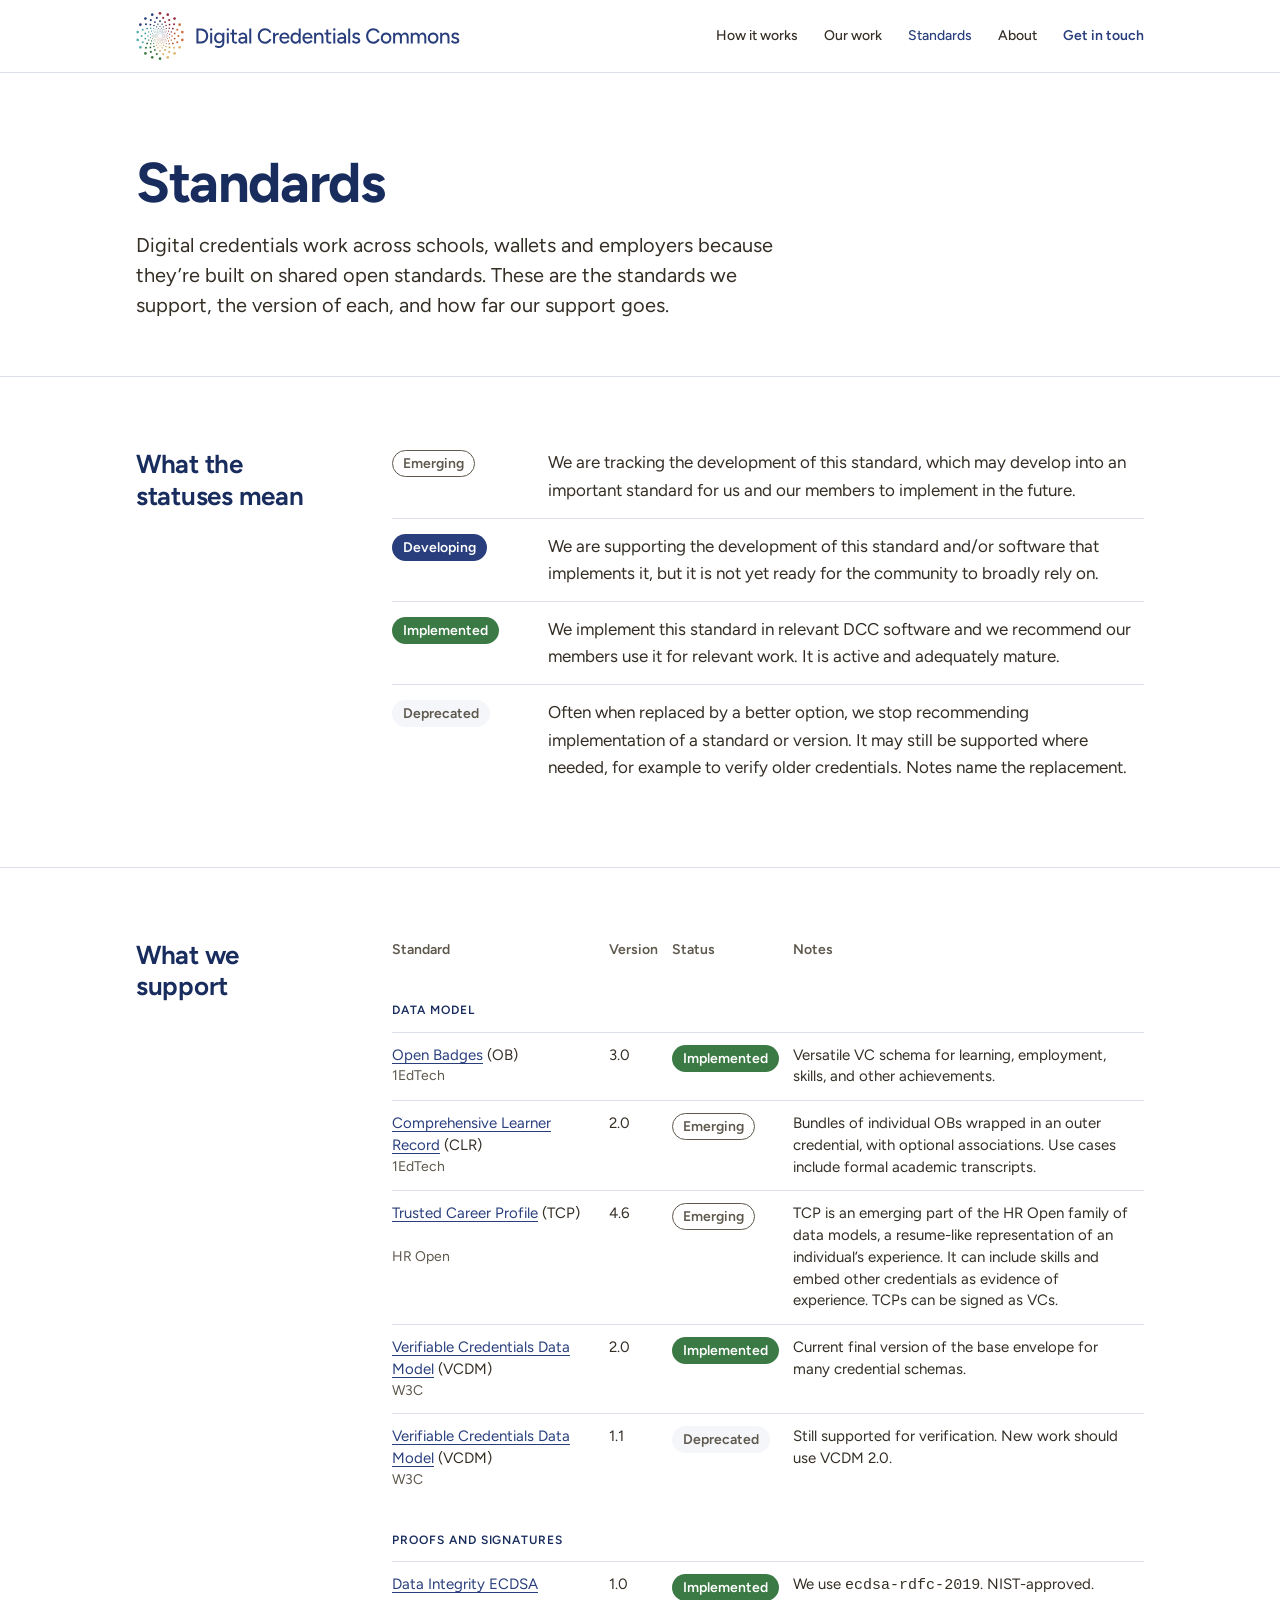
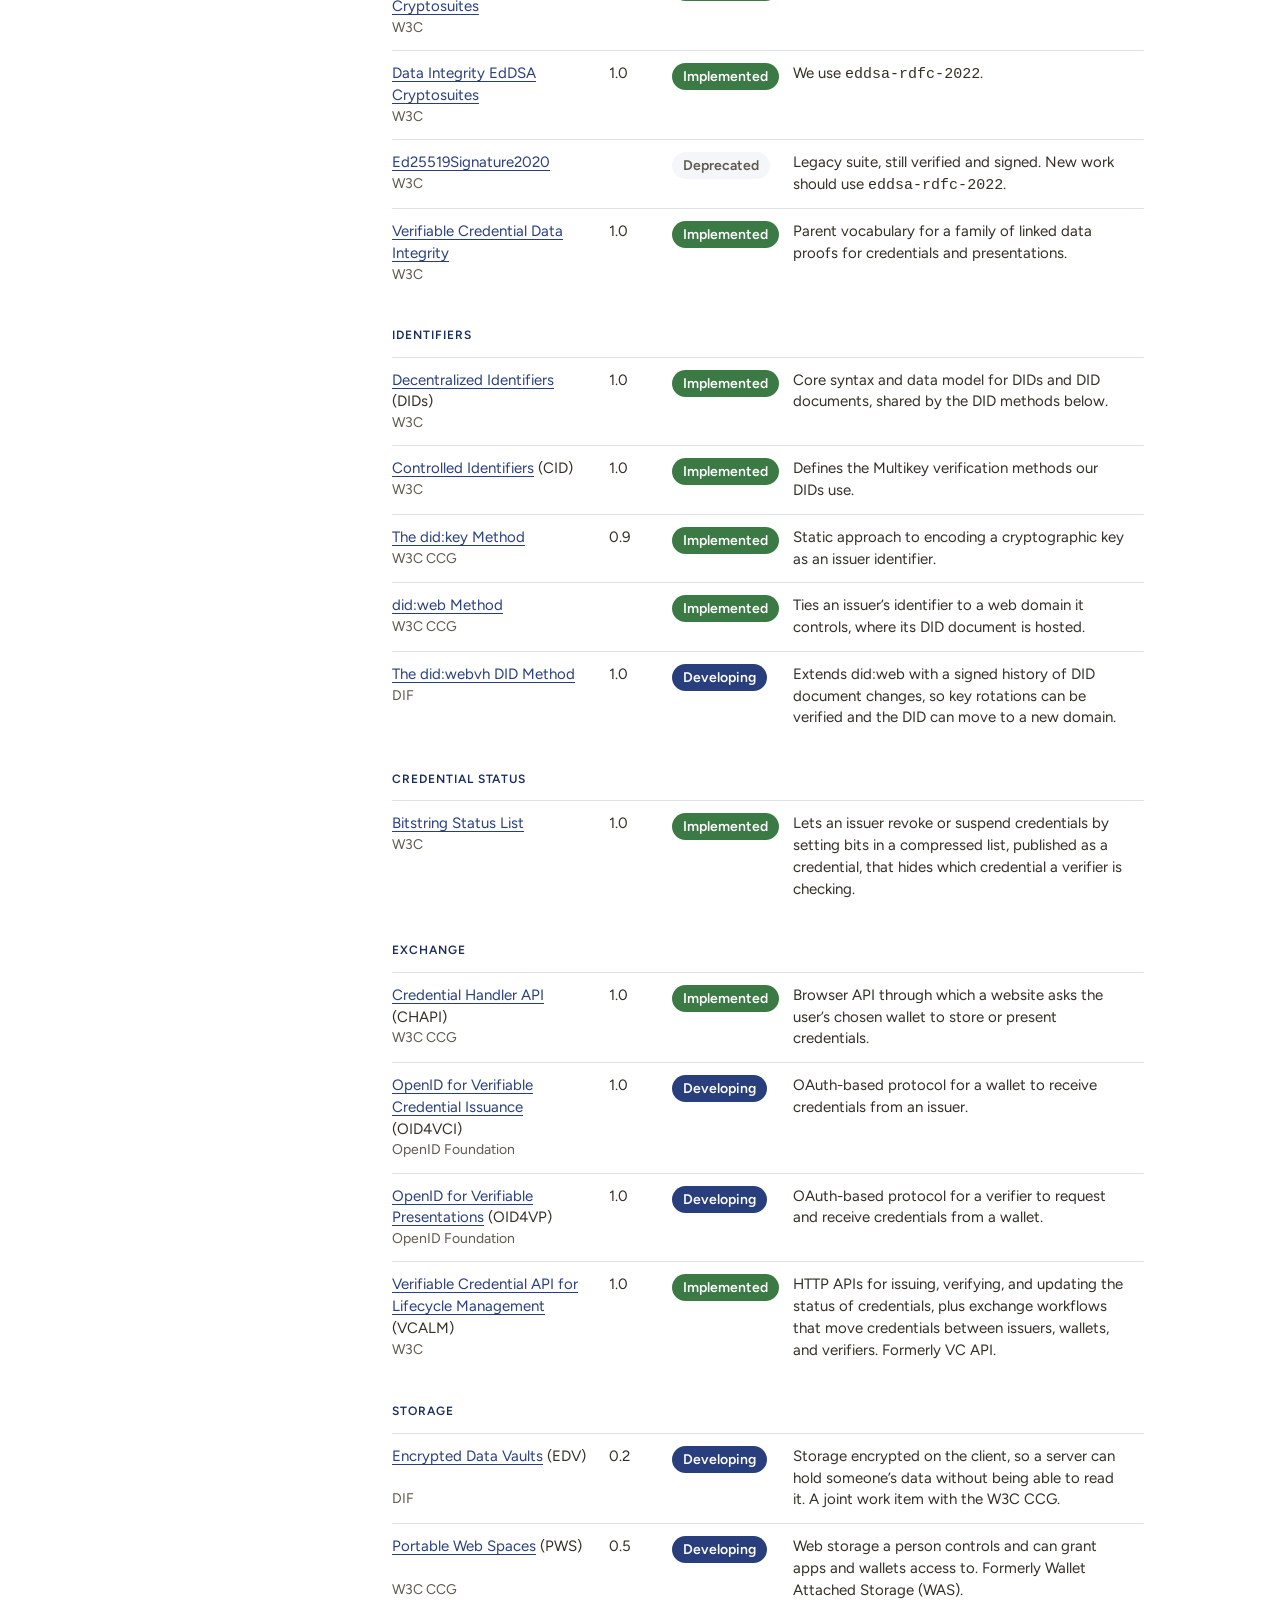
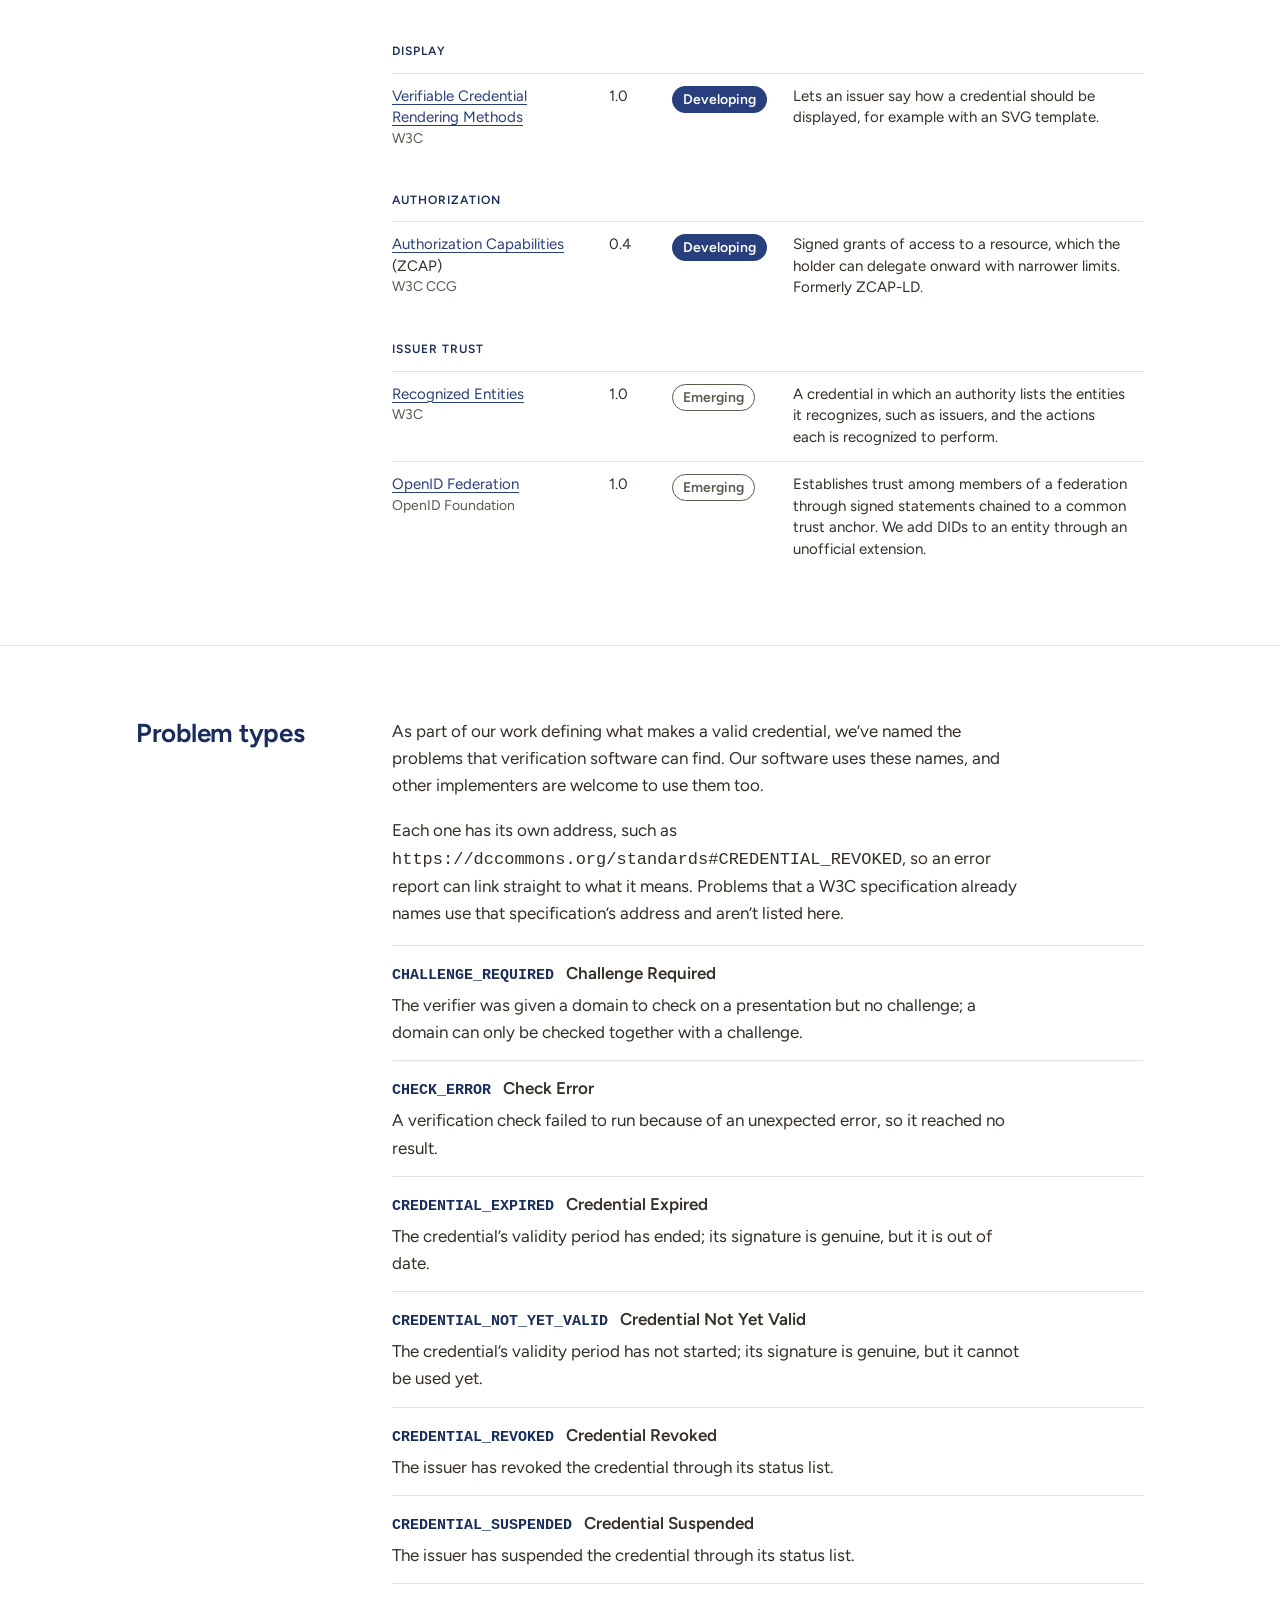
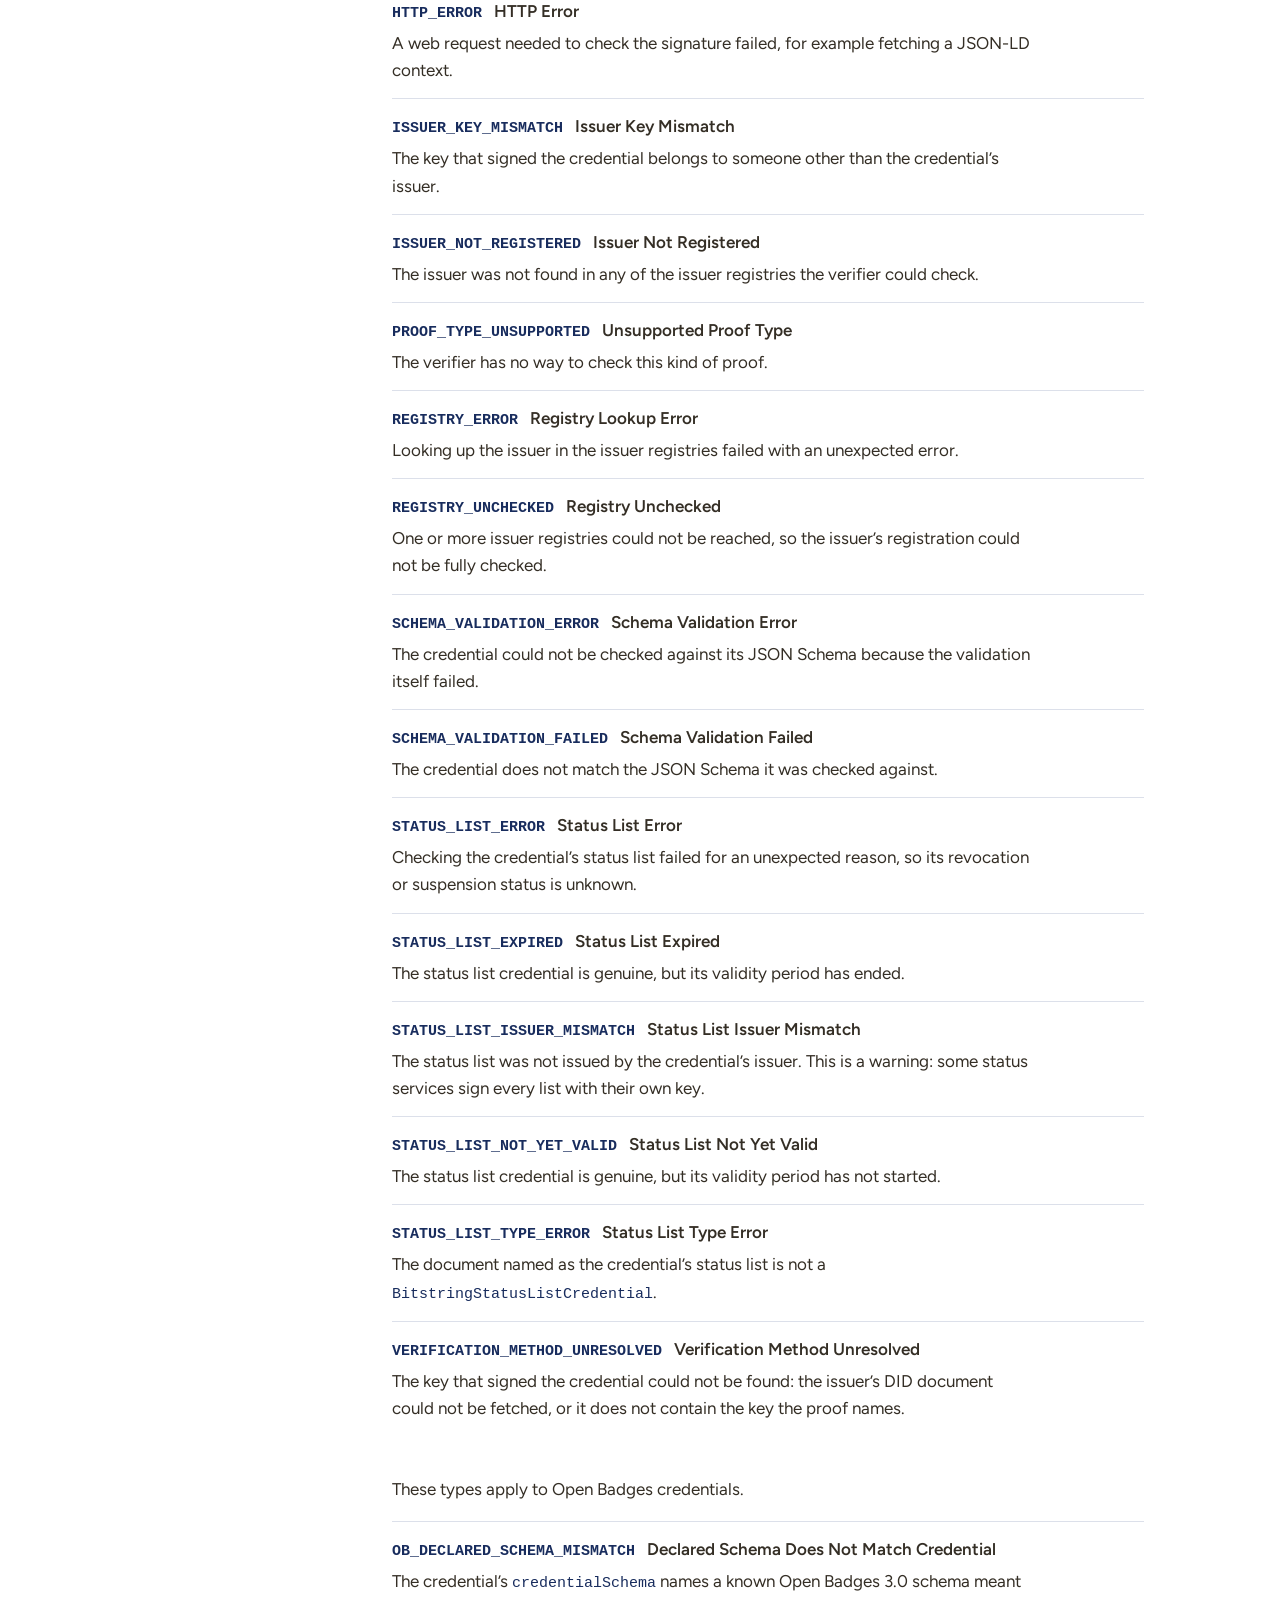
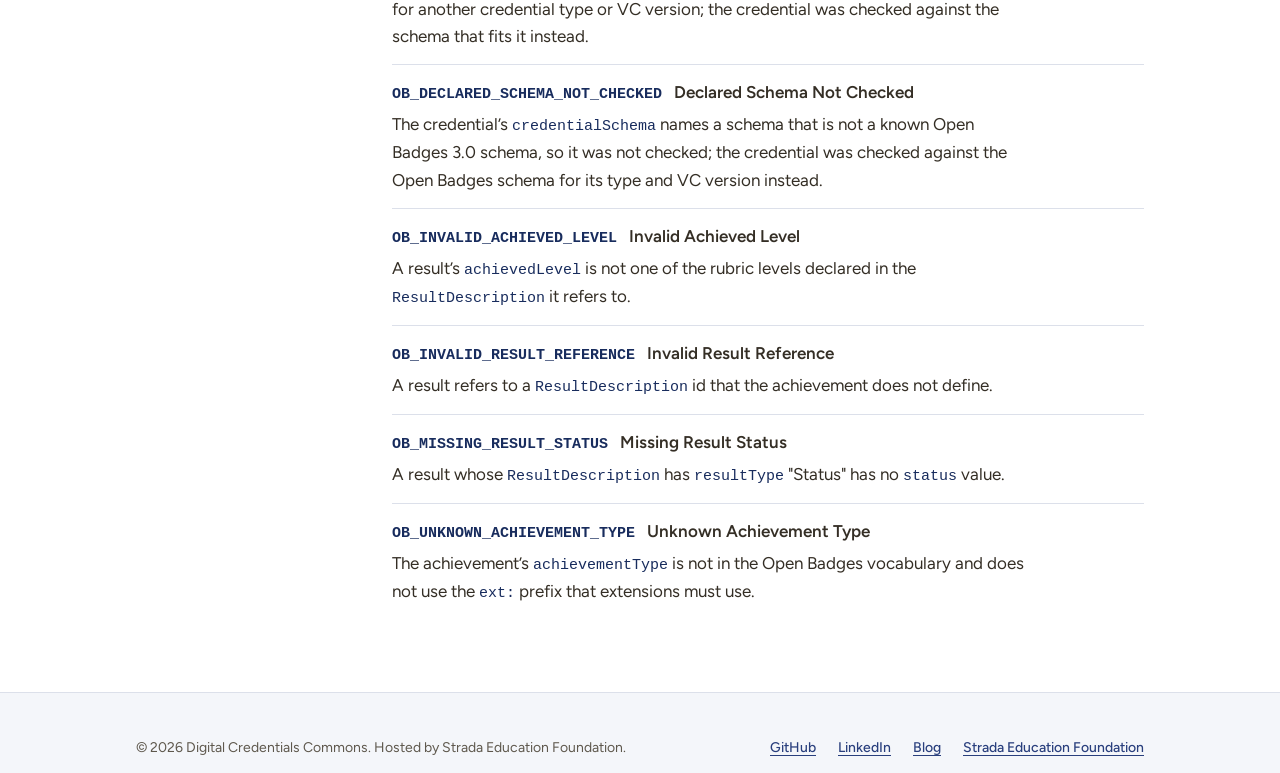
==== commit 9ff35fd2: "feat(standards): add notes, hide ids, add permalink hover icons" ====
--- a/standards.html
+++ b/standards.html
@@ -77,32 +77,32 @@
           <thead><tr><th scope="col">Standard</th><th scope="col">Version</th><th scope="col">Status</th><th scope="col">Notes</th></tr></thead>
           <tbody>
             <tr class="group"><th scope="rowgroup" colspan="4">Data model</th></tr>
+            <tr id="ob-3-0">
+              <td data-label="Standard"><a href="https://www.imsglobal.org/spec/ob/v3p0/" target="_blank" rel="noopener">Open Badges</a> (OB) <a class="permalink" href="#ob-3-0" aria-label="Link to this row: Open Badges 3.0">#</a> <span class="publisher">1EdTech</span></td>
+              <td data-label="Version">3.0</td>
+              <td data-label="Status"><span class="pill pill-implemented">Implemented</span></td>
+              <td data-label="Notes">Versatile VC schema for learning, employment, skills, and other achievements.</td>
+            </tr>
             <tr id="clr-2-0">
-              <td data-label="Standard"><a href="https://www.imsglobal.org/spec/clr/v2p0/" target="_blank" rel="noopener">Comprehensive Learner Record</a> (CLR) <span class="publisher">1EdTech</span></td>
+              <td data-label="Standard"><a href="https://www.imsglobal.org/spec/clr/v2p0/" target="_blank" rel="noopener">Comprehensive Learner Record</a> (CLR) <a class="permalink" href="#clr-2-0" aria-label="Link to this row: Comprehensive Learner Record 2.0">#</a> <span class="publisher">1EdTech</span></td>
               <td data-label="Version">2.0</td>
               <td data-label="Status"><span class="pill pill-emerging">Emerging</span></td>
-              <td data-label="Notes"></td>
-            </tr>
-            <tr id="ob-3-0">
-              <td data-label="Standard"><a href="https://www.imsglobal.org/spec/ob/v3p0/" target="_blank" rel="noopener">Open Badges</a> (OB) <span class="publisher">1EdTech</span></td>
-              <td data-label="Version">3.0</td>
-              <td data-label="Status"><span class="pill pill-implemented">Implemented</span></td>
-              <td data-label="Notes"></td>
+              <td data-label="Notes">Bundles of individual OBs wrapped in an outer credential, with optional associations. Use cases include formal academic transcripts.</td>
             </tr>
             <tr id="hr-open-tcp-4-6">
-              <td data-label="Standard"><a href="https://www.hropenstandards.org/standards" target="_blank" rel="noopener">Trusted Career Profile</a> (TCP) <span class="publisher">HR Open Standards</span></td>
+              <td data-label="Standard"><a href="https://www.hropenstandards.org/standards" target="_blank" rel="noopener">Trusted Career Profile</a> (TCP) <a class="permalink" href="#hr-open-tcp-4-6" aria-label="Link to this row: Trusted Career Profile 4.6">#</a> <span class="publisher">HR Open</span></td>
               <td data-label="Version">4.6</td>
               <td data-label="Status"><span class="pill pill-emerging">Emerging</span></td>
-              <td data-label="Notes">4.6 is a candidate release; TCP first shipped in 4.5.</td>
+              <td data-label="Notes">TCP is an emerging part of the HR Open family of data models, a resume-like representation of an individual&rsquo;s experience. It can include skills and embed other credentials as evidence of experience. TCPs can be signed as VCs.</td>
             </tr>
             <tr id="vcdm-2-0">
-              <td data-label="Standard"><a href="https://www.w3.org/TR/vc-data-model-2.0/" target="_blank" rel="noopener">Verifiable Credentials Data Model</a> (VCDM) <span class="publisher">W3C</span></td>
+              <td data-label="Standard"><a href="https://www.w3.org/TR/vc-data-model-2.0/" target="_blank" rel="noopener">Verifiable Credentials Data Model</a> (VCDM) <a class="permalink" href="#vcdm-2-0" aria-label="Link to this row: Verifiable Credentials Data Model 2.0">#</a> <span class="publisher">W3C</span></td>
               <td data-label="Version">2.0</td>
               <td data-label="Status"><span class="pill pill-implemented">Implemented</span></td>
-              <td data-label="Notes"></td>
+              <td data-label="Notes">Current final version of the base envelope for many credential schemas.</td>
             </tr>
             <tr id="vcdm-1-1">
-              <td data-label="Standard"><a href="https://www.w3.org/TR/vc-data-model-1.1/" target="_blank" rel="noopener">Verifiable Credentials Data Model</a> (VCDM) <span class="publisher">W3C</span></td>
+              <td data-label="Standard"><a href="https://www.w3.org/TR/vc-data-model-1.1/" target="_blank" rel="noopener">Verifiable Credentials Data Model</a> (VCDM) <a class="permalink" href="#vcdm-1-1" aria-label="Link to this row: Verifiable Credentials Data Model 1.1">#</a> <span class="publisher">W3C</span></td>
               <td data-label="Version">1.1</td>
               <td data-label="Status"><span class="pill pill-deprecated">Deprecated</span></td>
               <td data-label="Notes">Still supported for verification. New work should use VCDM 2.0.</td>
@@ -111,133 +111,145 @@
           <tbody>
             <tr class="group"><th scope="rowgroup" colspan="4">Proofs and signatures</th></tr>
             <tr id="vc-di-ecdsa-1-0">
-              <td data-label="Standard"><a href="https://www.w3.org/TR/vc-di-ecdsa/" target="_blank" rel="noopener">Data Integrity ECDSA Cryptosuites</a> <span class="publisher">W3C</span></td>
-              <td data-label="Version">1.0</td>
-              <td data-label="Status"><span class="pill pill-implemented">Implemented</span></td>
-              <td data-label="Notes">We use <code>ecdsa-rdfc-2019</code>.</td>
+              <td data-label="Standard"><a href="https://www.w3.org/TR/vc-di-ecdsa/" target="_blank" rel="noopener">Data Integrity ECDSA Cryptosuites</a> <a class="permalink" href="#vc-di-ecdsa-1-0" aria-label="Link to this row: Data Integrity ECDSA Cryptosuites 1.0">#</a> <span class="publisher">W3C</span></td>
+              <td data-label="Version">1.0</td>
+              <td data-label="Status"><span class="pill pill-implemented">Implemented</span></td>
+              <td data-label="Notes">We use <code>ecdsa-rdfc-2019</code>. NIST-approved.</td>
             </tr>
             <tr id="vc-di-eddsa-1-0">
-              <td data-label="Standard"><a href="https://www.w3.org/TR/vc-di-eddsa/" target="_blank" rel="noopener">Data Integrity EdDSA Cryptosuites</a> <span class="publisher">W3C</span></td>
+              <td data-label="Standard"><a href="https://www.w3.org/TR/vc-di-eddsa/" target="_blank" rel="noopener">Data Integrity EdDSA Cryptosuites</a> <a class="permalink" href="#vc-di-eddsa-1-0" aria-label="Link to this row: Data Integrity EdDSA Cryptosuites 1.0">#</a> <span class="publisher">W3C</span></td>
               <td data-label="Version">1.0</td>
               <td data-label="Status"><span class="pill pill-implemented">Implemented</span></td>
               <td data-label="Notes">We use <code>eddsa-rdfc-2022</code>.</td>
             </tr>
             <tr id="ed25519-signature-2020">
-              <td data-label="Standard"><a href="https://www.w3.org/TR/vc-di-eddsa/#the-ed25519signature2020-suite" target="_blank" rel="noopener">Ed25519Signature2020</a> <span class="publisher">W3C</span></td>
+              <td data-label="Standard"><a href="https://www.w3.org/TR/vc-di-eddsa/#the-ed25519signature2020-suite" target="_blank" rel="noopener">Ed25519Signature2020</a> <a class="permalink" href="#ed25519-signature-2020" aria-label="Link to this row: Ed25519Signature2020">#</a> <span class="publisher">W3C</span></td>
               <td data-label="Version"></td>
               <td data-label="Status"><span class="pill pill-deprecated">Deprecated</span></td>
               <td data-label="Notes">Legacy suite, still verified and signed. New work should use <code>eddsa-rdfc-2022</code>.</td>
             </tr>
             <tr id="vc-data-integrity-1-0">
-              <td data-label="Standard"><a href="https://www.w3.org/TR/vc-data-integrity/" target="_blank" rel="noopener">Verifiable Credential Data Integrity</a> <span class="publisher">W3C</span></td>
-              <td data-label="Version">1.0</td>
-              <td data-label="Status"><span class="pill pill-implemented">Implemented</span></td>
-              <td data-label="Notes"></td>
+              <td data-label="Standard"><a href="https://www.w3.org/TR/vc-data-integrity/" target="_blank" rel="noopener">Verifiable Credential Data Integrity</a> <a class="permalink" href="#vc-data-integrity-1-0" aria-label="Link to this row: Verifiable Credential Data Integrity 1.0">#</a> <span class="publisher">W3C</span></td>
+              <td data-label="Version">1.0</td>
+              <td data-label="Status"><span class="pill pill-implemented">Implemented</span></td>
+              <td data-label="Notes">Parent vocabulary for a family of linked data proofs for credentials and presentations.</td>
             </tr>
           </tbody>
           <tbody>
             <tr class="group"><th scope="rowgroup" colspan="4">Identifiers</th></tr>
+            <tr id="did-1-0">
+              <td data-label="Standard"><a href="https://www.w3.org/TR/did-1.0/" target="_blank" rel="noopener">Decentralized Identifiers</a> (DIDs) <a class="permalink" href="#did-1-0" aria-label="Link to this row: Decentralized Identifiers 1.0">#</a> <span class="publisher">W3C</span></td>
+              <td data-label="Version">1.0</td>
+              <td data-label="Status"><span class="pill pill-implemented">Implemented</span></td>
+              <td data-label="Notes">Core syntax and data model for DIDs and DID documents, shared by the DID methods below.</td>
+            </tr>
             <tr id="cid-1-0">
-              <td data-label="Standard"><a href="https://www.w3.org/TR/cid-1.0/" target="_blank" rel="noopener">Controlled Identifiers</a> (CID) <span class="publisher">W3C</span></td>
+              <td data-label="Standard"><a href="https://www.w3.org/TR/cid-1.0/" target="_blank" rel="noopener">Controlled Identifiers</a> (CID) <a class="permalink" href="#cid-1-0" aria-label="Link to this row: Controlled Identifiers 1.0">#</a> <span class="publisher">W3C</span></td>
               <td data-label="Version">1.0</td>
               <td data-label="Status"><span class="pill pill-implemented">Implemented</span></td>
               <td data-label="Notes">Defines the Multikey verification methods our DIDs use.</td>
             </tr>
             <tr id="did-key-0-9">
-              <td data-label="Standard"><a href="https://w3c-ccg.github.io/did-key-spec/" target="_blank" rel="noopener">The did:key Method</a> <span class="publisher">W3C CCG</span></td>
+              <td data-label="Standard"><a href="https://w3c-ccg.github.io/did-key-spec/" target="_blank" rel="noopener">The did:key Method</a> <a class="permalink" href="#did-key-0-9" aria-label="Link to this row: The did:key Method 0.9">#</a> <span class="publisher">W3C CCG</span></td>
               <td data-label="Version">0.9</td>
               <td data-label="Status"><span class="pill pill-implemented">Implemented</span></td>
-              <td data-label="Notes"></td>
+              <td data-label="Notes">Static approach to encoding a cryptographic key as an issuer identifier.</td>
             </tr>
             <tr id="did-web">
-              <td data-label="Standard"><a href="https://w3c-ccg.github.io/did-method-web/" target="_blank" rel="noopener">did:web Method</a> <span class="publisher">W3C CCG</span></td>
+              <td data-label="Standard"><a href="https://w3c-ccg.github.io/did-method-web/" target="_blank" rel="noopener">did:web Method</a> <a class="permalink" href="#did-web" aria-label="Link to this row: did:web Method">#</a> <span class="publisher">W3C CCG</span></td>
               <td data-label="Version"></td>
               <td data-label="Status"><span class="pill pill-implemented">Implemented</span></td>
-              <td data-label="Notes"></td>
+              <td data-label="Notes">Ties an issuer&rsquo;s identifier to a web domain it controls, where its DID document is hosted.</td>
             </tr>
             <tr id="did-webvh-1-0">
-              <td data-label="Standard"><a href="https://identity.foundation/didwebvh/v1.0/" target="_blank" rel="noopener">The did:webvh DID Method</a> <span class="publisher">DIF</span></td>
-              <td data-label="Version">1.0</td>
-              <td data-label="Status"><span class="pill pill-developing">Developing</span></td>
-              <td data-label="Notes"></td>
+              <td data-label="Standard"><a href="https://identity.foundation/didwebvh/v1.0/" target="_blank" rel="noopener">The did:webvh DID Method</a> <a class="permalink" href="#did-webvh-1-0" aria-label="Link to this row: The did:webvh DID Method 1.0">#</a> <span class="publisher">DIF</span></td>
+              <td data-label="Version">1.0</td>
+              <td data-label="Status"><span class="pill pill-developing">Developing</span></td>
+              <td data-label="Notes">Extends did:web with a signed history of DID document changes, so key rotations can be verified and the DID can move to a new domain.</td>
             </tr>
           </tbody>
           <tbody>
             <tr class="group"><th scope="rowgroup" colspan="4">Credential status</th></tr>
             <tr id="bitstring-status-list-1-0">
-              <td data-label="Standard"><a href="https://www.w3.org/TR/vc-bitstring-status-list/" target="_blank" rel="noopener">Bitstring Status List</a> <span class="publisher">W3C</span></td>
-              <td data-label="Version">1.0</td>
-              <td data-label="Status"><span class="pill pill-implemented">Implemented</span></td>
-              <td data-label="Notes"></td>
+              <td data-label="Standard"><a href="https://www.w3.org/TR/vc-bitstring-status-list/" target="_blank" rel="noopener">Bitstring Status List</a> <a class="permalink" href="#bitstring-status-list-1-0" aria-label="Link to this row: Bitstring Status List 1.0">#</a> <span class="publisher">W3C</span></td>
+              <td data-label="Version">1.0</td>
+              <td data-label="Status"><span class="pill pill-implemented">Implemented</span></td>
+              <td data-label="Notes">Lets an issuer revoke or suspend credentials by setting bits in a compressed list, published as a credential, that hides which credential a verifier is checking.</td>
             </tr>
           </tbody>
           <tbody>
             <tr class="group"><th scope="rowgroup" colspan="4">Exchange</th></tr>
             <tr id="chapi-1-0">
-              <td data-label="Standard"><a href="https://w3c-ccg.github.io/credential-handler-api/" target="_blank" rel="noopener">Credential Handler API</a> (CHAPI) <span class="publisher">W3C CCG</span></td>
-              <td data-label="Version">1.0</td>
-              <td data-label="Status"><span class="pill pill-implemented">Implemented</span></td>
-              <td data-label="Notes"></td>
+              <td data-label="Standard"><a href="https://w3c-ccg.github.io/credential-handler-api/" target="_blank" rel="noopener">Credential Handler API</a> (CHAPI) <a class="permalink" href="#chapi-1-0" aria-label="Link to this row: Credential Handler API 1.0">#</a> <span class="publisher">W3C CCG</span></td>
+              <td data-label="Version">1.0</td>
+              <td data-label="Status"><span class="pill pill-implemented">Implemented</span></td>
+              <td data-label="Notes">Browser API through which a website asks the user&rsquo;s chosen wallet to store or present credentials.</td>
             </tr>
             <tr id="oid4vci-1-0">
-              <td data-label="Standard"><a href="https://openid.net/specs/openid-4-verifiable-credential-issuance-1_0.html" target="_blank" rel="noopener">OpenID for Verifiable Credential Issuance</a> (OID4VCI) <span class="publisher">OpenID Foundation</span></td>
-              <td data-label="Version">1.0</td>
-              <td data-label="Status"><span class="pill pill-developing">Developing</span></td>
-              <td data-label="Notes"></td>
+              <td data-label="Standard"><a href="https://openid.net/specs/openid-4-verifiable-credential-issuance-1_0.html" target="_blank" rel="noopener">OpenID for Verifiable Credential Issuance</a> (OID4VCI) <a class="permalink" href="#oid4vci-1-0" aria-label="Link to this row: OpenID for Verifiable Credential Issuance 1.0">#</a> <span class="publisher">OpenID Foundation</span></td>
+              <td data-label="Version">1.0</td>
+              <td data-label="Status"><span class="pill pill-developing">Developing</span></td>
+              <td data-label="Notes">OAuth-based protocol for a wallet to receive credentials from an issuer.</td>
             </tr>
             <tr id="oid4vp-1-0">
-              <td data-label="Standard"><a href="https://openid.net/specs/openid-4-verifiable-presentations-1_0.html" target="_blank" rel="noopener">OpenID for Verifiable Presentations</a> (OID4VP) <span class="publisher">OpenID Foundation</span></td>
-              <td data-label="Version">1.0</td>
-              <td data-label="Status"><span class="pill pill-developing">Developing</span></td>
-              <td data-label="Notes"></td>
+              <td data-label="Standard"><a href="https://openid.net/specs/openid-4-verifiable-presentations-1_0.html" target="_blank" rel="noopener">OpenID for Verifiable Presentations</a> (OID4VP) <a class="permalink" href="#oid4vp-1-0" aria-label="Link to this row: OpenID for Verifiable Presentations 1.0">#</a> <span class="publisher">OpenID Foundation</span></td>
+              <td data-label="Version">1.0</td>
+              <td data-label="Status"><span class="pill pill-developing">Developing</span></td>
+              <td data-label="Notes">OAuth-based protocol for a verifier to request and receive credentials from a wallet.</td>
             </tr>
             <tr id="vcalm-1-0">
-              <td data-label="Standard"><a href="https://www.w3.org/TR/vcalm-1.0/" target="_blank" rel="noopener">Verifiable Credential API for Lifecycle Management</a> (VCALM) <span class="publisher">W3C</span></td>
-              <td data-label="Version">1.0</td>
-              <td data-label="Status"><span class="pill pill-implemented">Implemented</span></td>
-              <td data-label="Notes">Formerly VC API.</td>
+              <td data-label="Standard"><a href="https://www.w3.org/TR/vcalm-1.0/" target="_blank" rel="noopener">Verifiable Credential API for Lifecycle Management</a> (VCALM) <a class="permalink" href="#vcalm-1-0" aria-label="Link to this row: Verifiable Credential API for Lifecycle Management 1.0">#</a> <span class="publisher">W3C</span></td>
+              <td data-label="Version">1.0</td>
+              <td data-label="Status"><span class="pill pill-implemented">Implemented</span></td>
+              <td data-label="Notes">HTTP APIs for issuing, verifying, and updating the status of credentials, plus exchange workflows that move credentials between issuers, wallets, and verifiers. Formerly VC API.</td>
             </tr>
           </tbody>
           <tbody>
             <tr class="group"><th scope="rowgroup" colspan="4">Storage</th></tr>
             <tr id="edv-0-2">
-              <td data-label="Standard"><a href="https://identity.foundation/edv-spec/" target="_blank" rel="noopener">Encrypted Data Vaults</a> (EDV) <span class="publisher">DIF</span></td>
+              <td data-label="Standard"><a href="https://identity.foundation/edv-spec/" target="_blank" rel="noopener">Encrypted Data Vaults</a> (EDV) <a class="permalink" href="#edv-0-2" aria-label="Link to this row: Encrypted Data Vaults 0.2">#</a> <span class="publisher">DIF</span></td>
               <td data-label="Version">0.2</td>
               <td data-label="Status"><span class="pill pill-developing">Developing</span></td>
-              <td data-label="Notes">A joint work item with the W3C CCG.</td>
+              <td data-label="Notes">Storage encrypted on the client, so a server can hold someone&rsquo;s data without being able to read it. A joint work item with the W3C CCG.</td>
             </tr>
             <tr id="pws-0-5">
-              <td data-label="Standard"><a href="https://w3c-ccg.github.io/wallet-attached-storage-spec/" target="_blank" rel="noopener">Portable Web Spaces</a> (PWS) <span class="publisher">W3C CCG</span></td>
+              <td data-label="Standard"><a href="https://w3c-ccg.github.io/wallet-attached-storage-spec/" target="_blank" rel="noopener">Portable Web Spaces</a> (PWS) <a class="permalink" href="#pws-0-5" aria-label="Link to this row: Portable Web Spaces 0.5">#</a> <span class="publisher">W3C CCG</span></td>
               <td data-label="Version">0.5</td>
               <td data-label="Status"><span class="pill pill-developing">Developing</span></td>
-              <td data-label="Notes">Formerly Wallet Attached Storage (WAS).</td>
+              <td data-label="Notes">Web storage a person controls and can grant apps and wallets access to. Formerly Wallet Attached Storage (WAS).</td>
             </tr>
           </tbody>
           <tbody>
             <tr class="group"><th scope="rowgroup" colspan="4">Display</th></tr>
             <tr id="vc-render-method-1-0">
-              <td data-label="Standard"><a href="https://www.w3.org/TR/vc-render-method/" target="_blank" rel="noopener">Verifiable Credential Rendering Methods</a> <span class="publisher">W3C</span></td>
-              <td data-label="Version">1.0</td>
-              <td data-label="Status"><span class="pill pill-developing">Developing</span></td>
-              <td data-label="Notes"></td>
+              <td data-label="Standard"><a href="https://www.w3.org/TR/vc-render-method/" target="_blank" rel="noopener">Verifiable Credential Rendering Methods</a> <a class="permalink" href="#vc-render-method-1-0" aria-label="Link to this row: Verifiable Credential Rendering Methods 1.0">#</a> <span class="publisher">W3C</span></td>
+              <td data-label="Version">1.0</td>
+              <td data-label="Status"><span class="pill pill-developing">Developing</span></td>
+              <td data-label="Notes">Lets an issuer say how a credential should be displayed, for example with an SVG template.</td>
             </tr>
           </tbody>
           <tbody>
             <tr class="group"><th scope="rowgroup" colspan="4">Authorization</th></tr>
             <tr id="zcap-0-4">
-              <td data-label="Standard"><a href="https://w3c-ccg.github.io/zcap-spec/v0.4.0/" target="_blank" rel="noopener">Authorization Capabilities</a> (ZCAP) <span class="publisher">W3C CCG</span></td>
+              <td data-label="Standard"><a href="https://w3c-ccg.github.io/zcap-spec/v0.4.0/" target="_blank" rel="noopener">Authorization Capabilities</a> (ZCAP) <a class="permalink" href="#zcap-0-4" aria-label="Link to this row: Authorization Capabilities 0.4">#</a> <span class="publisher">W3C CCG</span></td>
               <td data-label="Version">0.4</td>
               <td data-label="Status"><span class="pill pill-developing">Developing</span></td>
-              <td data-label="Notes">Formerly ZCAP-LD.</td>
+              <td data-label="Notes">Signed grants of access to a resource, which the holder can delegate onward with narrower limits. Formerly ZCAP-LD.</td>
             </tr>
           </tbody>
           <tbody>
             <tr class="group"><th scope="rowgroup" colspan="4">Issuer trust</th></tr>
-            <tr id="issuer-identity-registry">
-              <td data-label="Standard"><a href="https://github.com/digitalcredentials/dcc-members-oidf" target="_blank" rel="noopener">DCC &amp; Credential Engine Issuer Identity Registry Recommendation</a> <span class="publisher">DCC, Credential Engine</span></td>
-              <td data-label="Version"></td>
-              <td data-label="Status"><span class="pill pill-developing">Developing</span></td>
-              <td data-label="Notes"></td>
+            <tr id="vc-recognized-entities-1-0">
+              <td data-label="Standard"><a href="https://w3c.github.io/vc-recognized-entities/" target="_blank" rel="noopener">Recognized Entities</a> <a class="permalink" href="#vc-recognized-entities-1-0" aria-label="Link to this row: Recognized Entities 1.0">#</a> <span class="publisher">W3C</span></td>
+              <td data-label="Version">1.0</td>
+              <td data-label="Status"><span class="pill pill-emerging">Emerging</span></td>
+              <td data-label="Notes">A credential in which an authority lists the entities it recognizes, such as issuers, and the actions each is recognized to perform.</td>
+            </tr>
+            <tr id="openid-federation-1-0">
+              <td data-label="Standard"><a href="https://openid.net/specs/openid-federation-1_0.html" target="_blank" rel="noopener">OpenID Federation</a> <a class="permalink" href="#openid-federation-1-0" aria-label="Link to this row: OpenID Federation 1.0">#</a> <span class="publisher">OpenID Foundation</span></td>
+              <td data-label="Version">1.0</td>
+              <td data-label="Status"><span class="pill pill-emerging">Emerging</span></td>
+              <td data-label="Notes">Establishes trust among members of a federation through signed statements chained to a common trust anchor. We add DIDs to an entity through an unofficial extension.</td>
             </tr>
           </tbody>
         </table>
--- a/assets/css/site.css
+++ b/assets/css/site.css
@@ -292,6 +292,11 @@
 .standards tr.group th{padding-top:30px;font-size:.75rem;font-weight:600;letter-spacing:.08em;text-transform:uppercase;color:var(--indigo-deep);border-top:0}
 .standards td:nth-child(2){white-space:nowrap}
 .publisher{display:block;font-size:var(--step--1);color:var(--ink-2)}
+/* a row's own link; hidden until hover or focus where there is hover, always shown on touch */
+.permalink{margin-left:.15em;color:var(--ink-2);font-weight:400;text-decoration:none;opacity:0}
+.standards tr:hover .permalink,.standards tr:target .permalink,.permalink:focus-visible{opacity:1}
+.permalink:hover{color:var(--indigo)}
+@media (hover:none){.permalink{opacity:1}}
 .standards td::before{display:none}
 @media (max-width:760px){
   .standards thead{display:none}
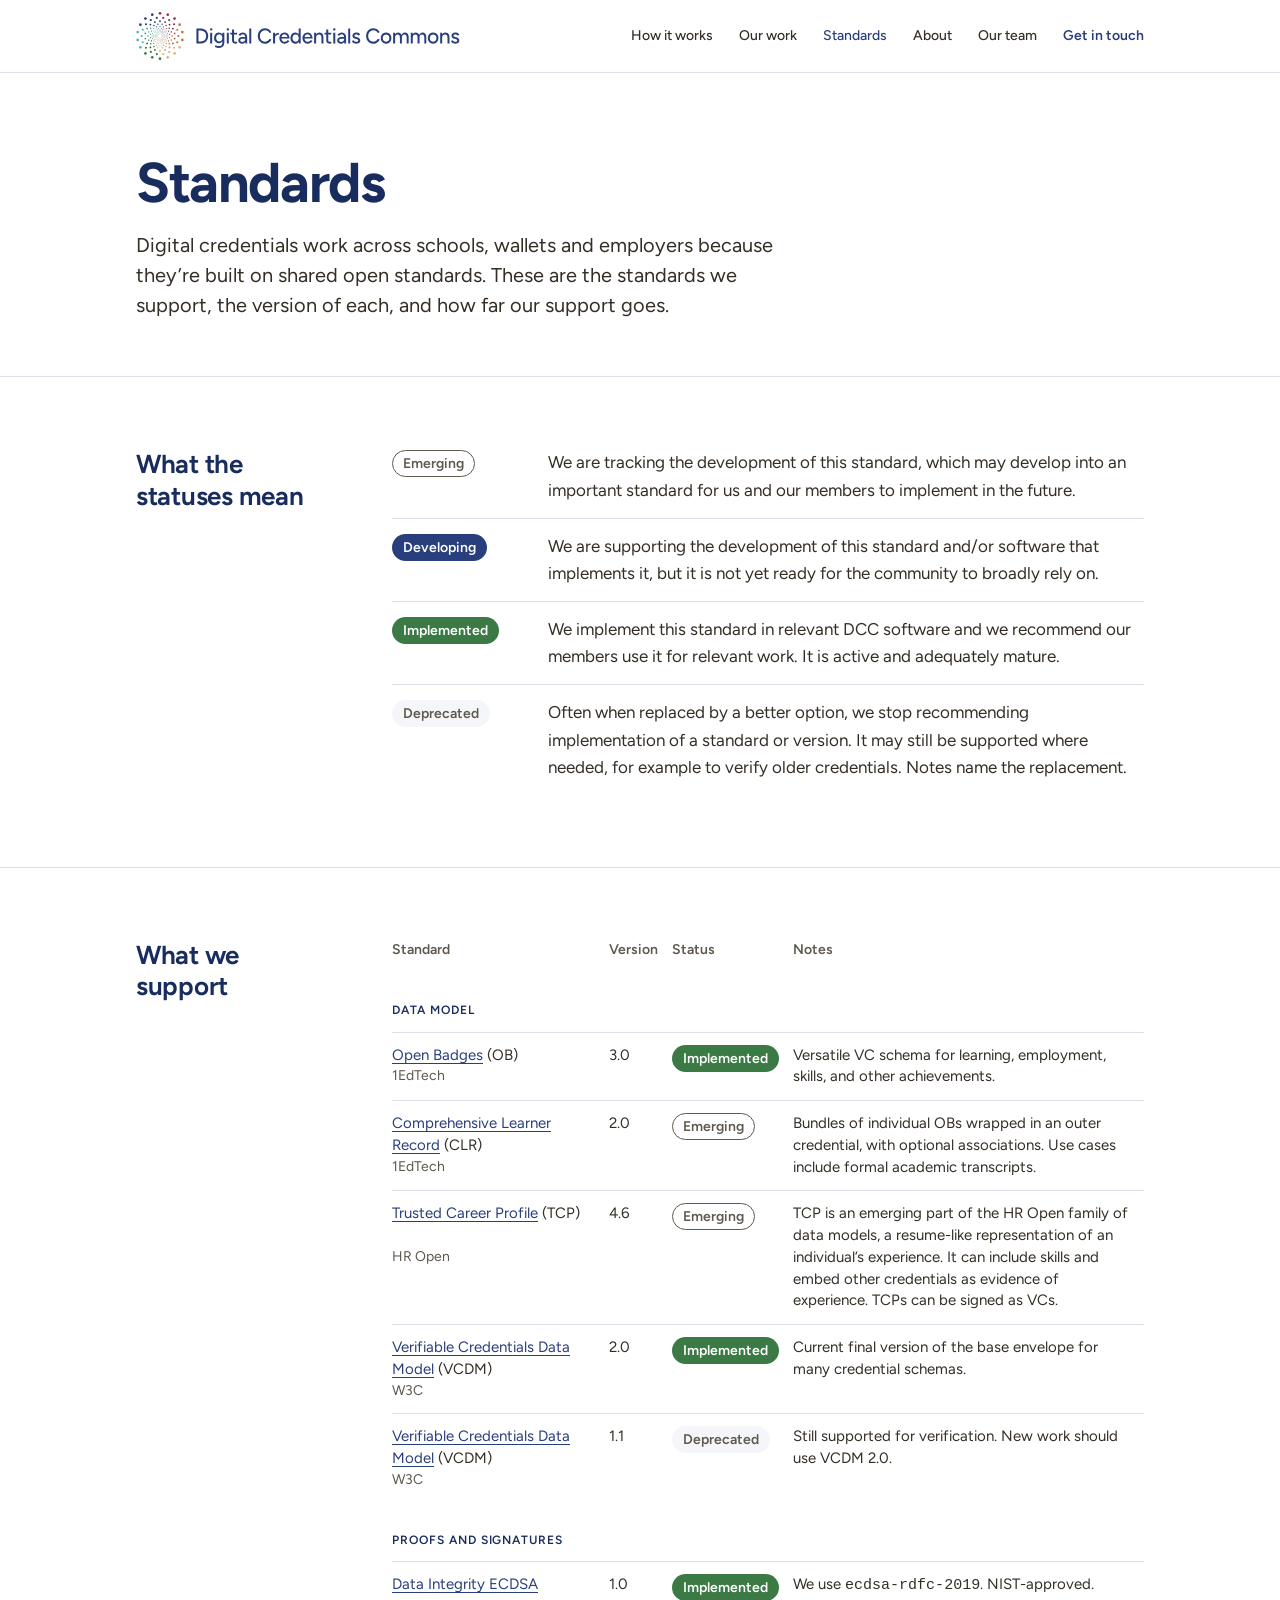
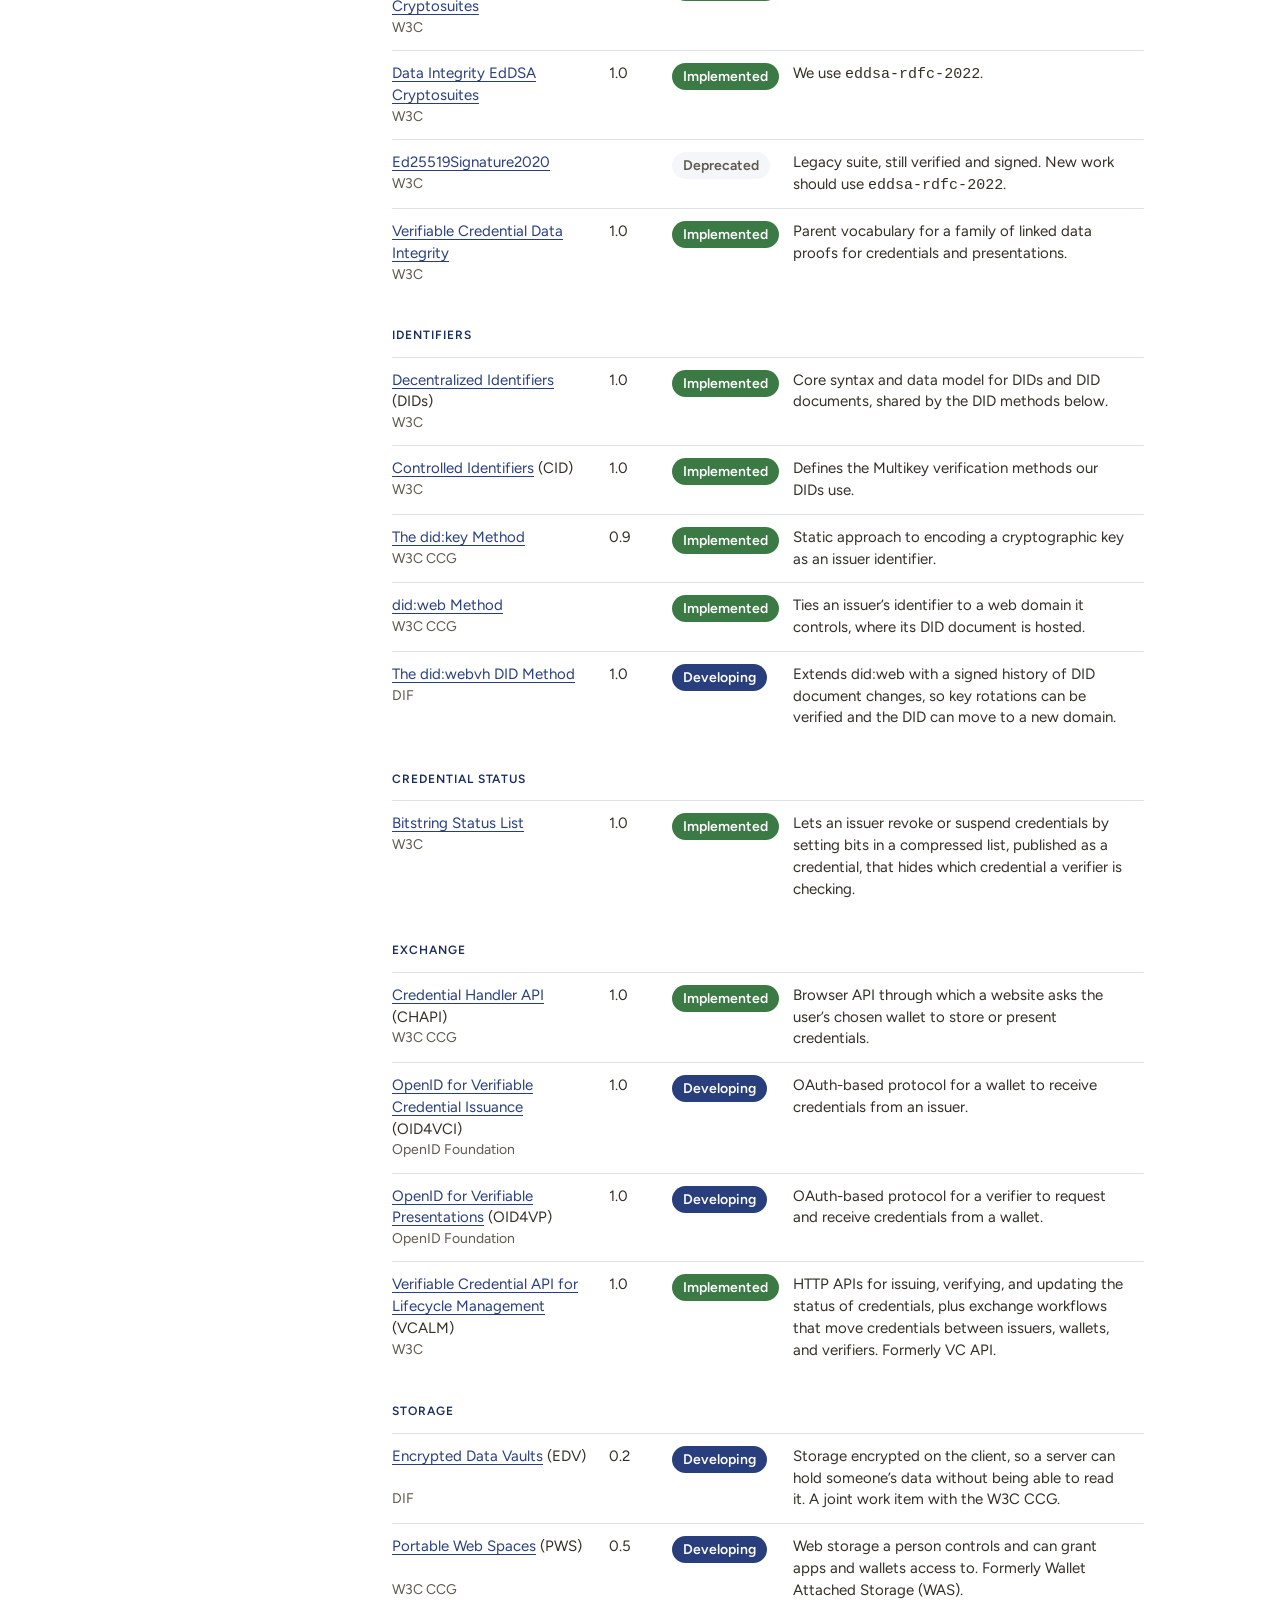
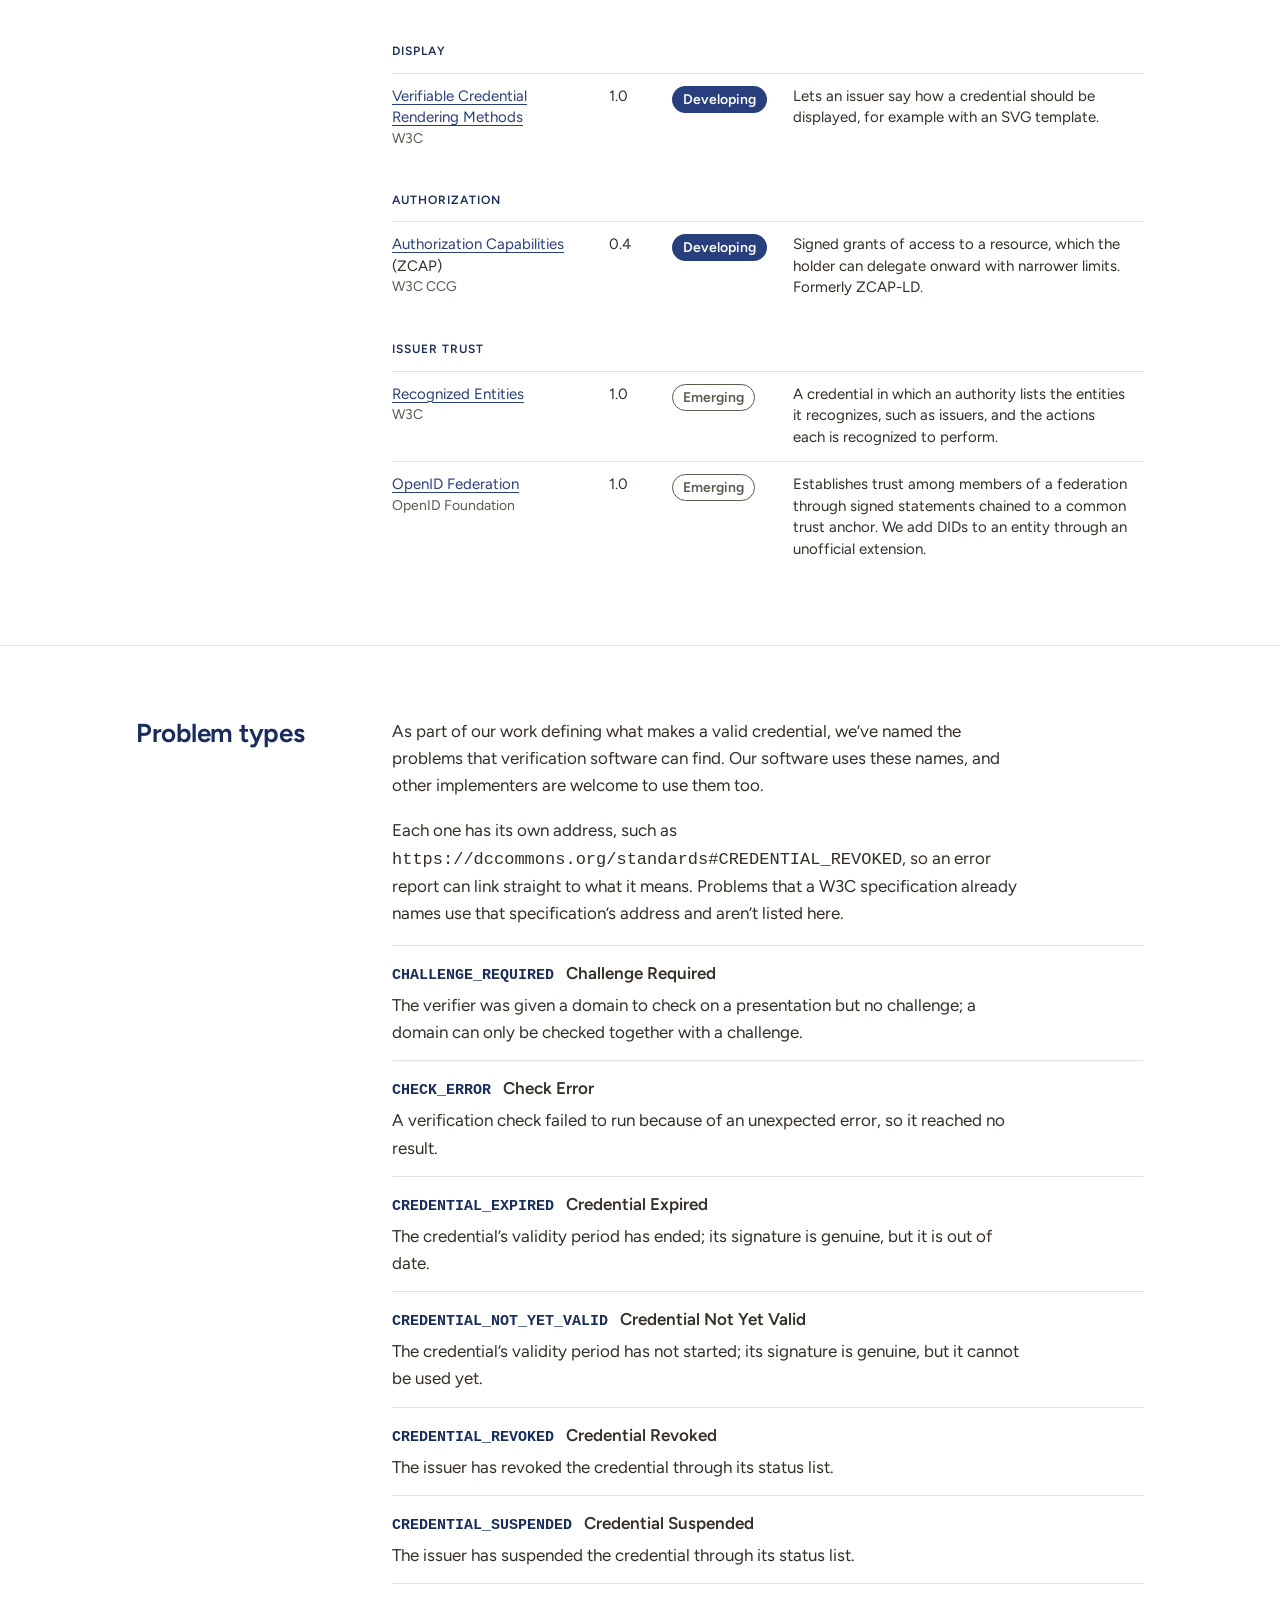
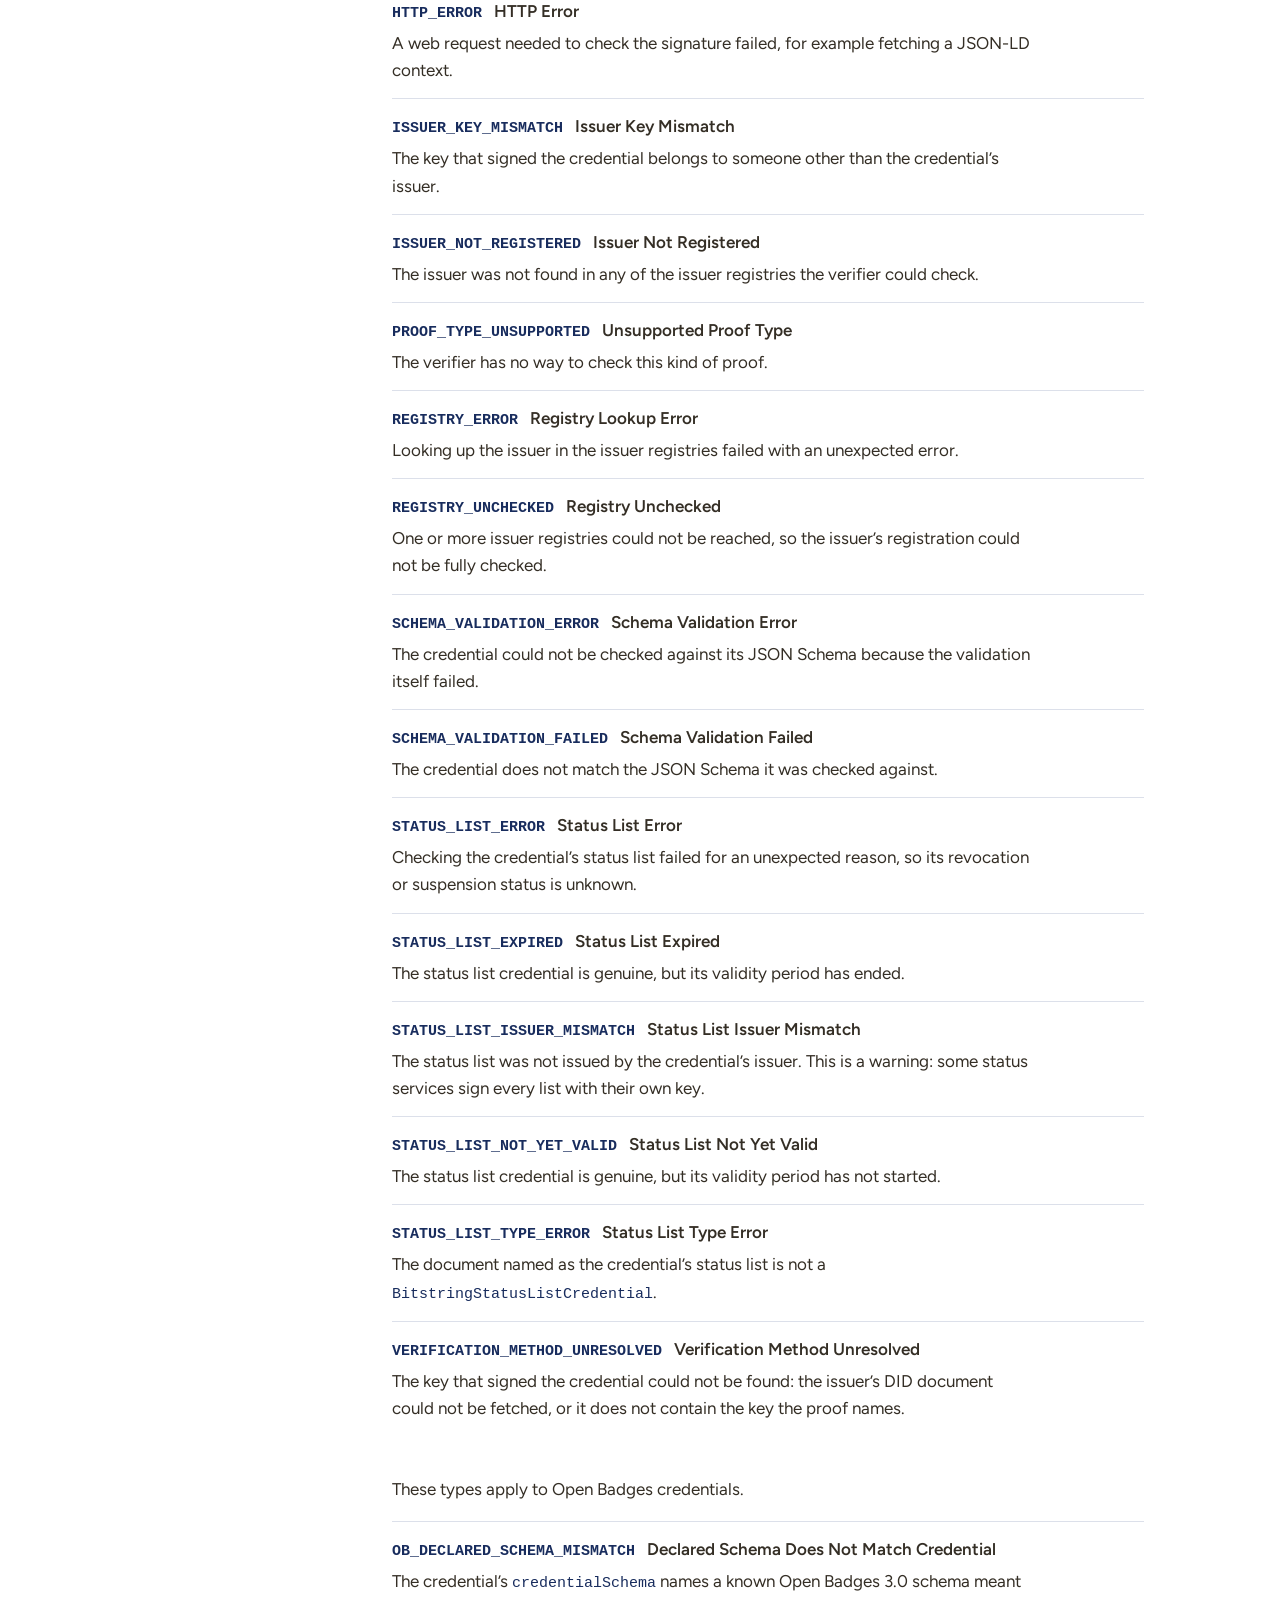
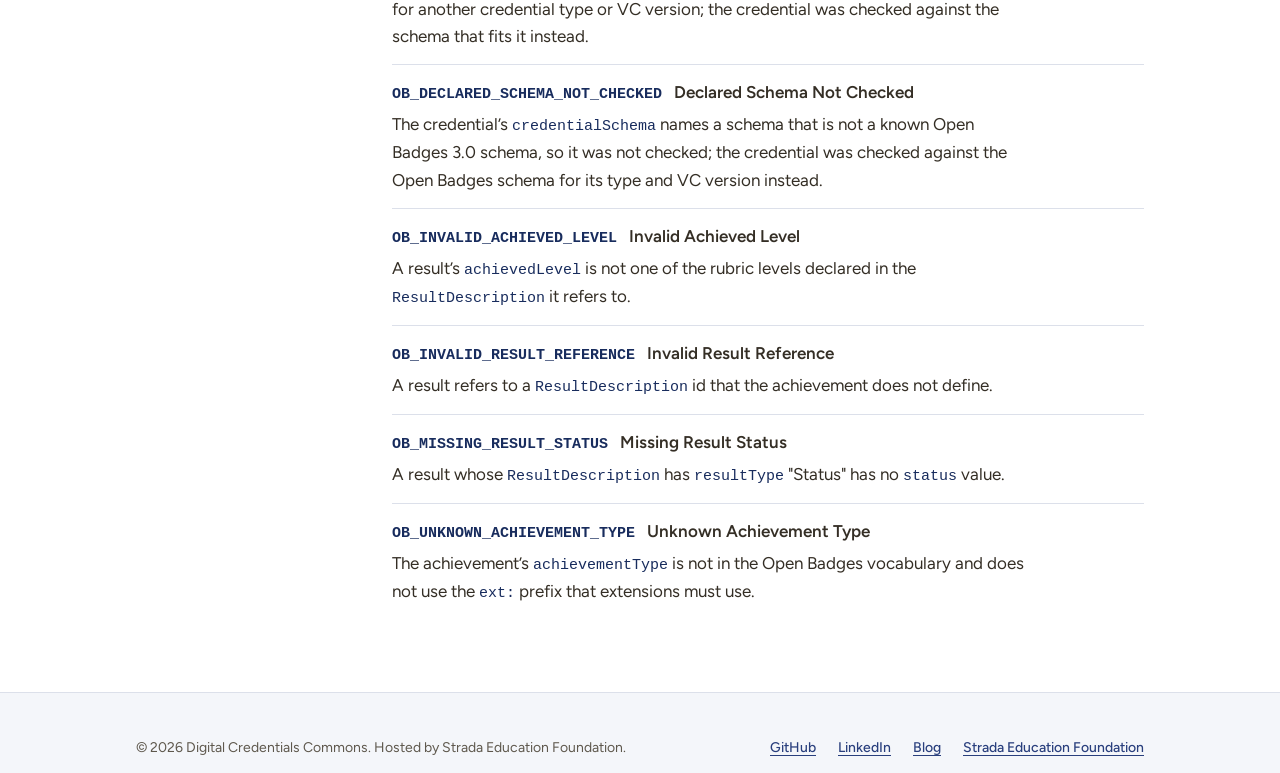
==== commit 7b7aa05a: "Give the standards page main's phone menu and "Our team" link main added a "Menu" button for phones " ====
--- a/standards.html
+++ b/standards.html
@@ -38,9 +38,20 @@
       <a href="/#work">Our work</a>
       <a href="/standards" aria-current="page">Standards</a>
       <a href="/#about">About</a>
+      <a href="/#team">Our team</a>
       <a class="nav-contact" href="/#contact">Get in touch</a>
+      <button type="button" class="menu-btn" id="menuBtn" aria-expanded="false" aria-controls="mobileMenu">Menu</button>
     </nav>
   </div>
+  <nav class="mobile-menu" id="mobileMenu" aria-label="Sections menu" hidden>
+    <ul>
+      <li><a href="/#how">How it works</a></li>
+      <li><a href="/#work">Our work</a></li>
+      <li><a href="/standards" aria-current="page">Standards</a></li>
+      <li><a href="/#about">About</a></li>
+      <li><a href="/#team">Our team</a></li>
+    </ul>
+  </nav>
 </header>
 
 <main id="top">
@@ -393,5 +404,6 @@
   </div>
 </footer>
 
+<script src="assets/js/menu.js"></script>
 </body>
 </html>
--- a/assets/css/site.css
+++ b/assets/css/site.css
@@ -270,7 +270,7 @@
 }
 
 /* standards page: a title band, the status legend, the standards table and the problem types */
-.site-nav a[aria-current="page"]{color:var(--indigo)}
+.site-nav a[aria-current="page"],.mobile-menu a[aria-current="page"]{color:var(--indigo)}
 .page-head{padding-block:clamp(44px,7vw,80px) clamp(36px,5vw,56px)}
 .page-head .wrap{display:flex;flex-direction:column;gap:18px}
 .page-head h1{font-size:var(--step-3);line-height:1.06;letter-spacing:-.025em;font-weight:700}
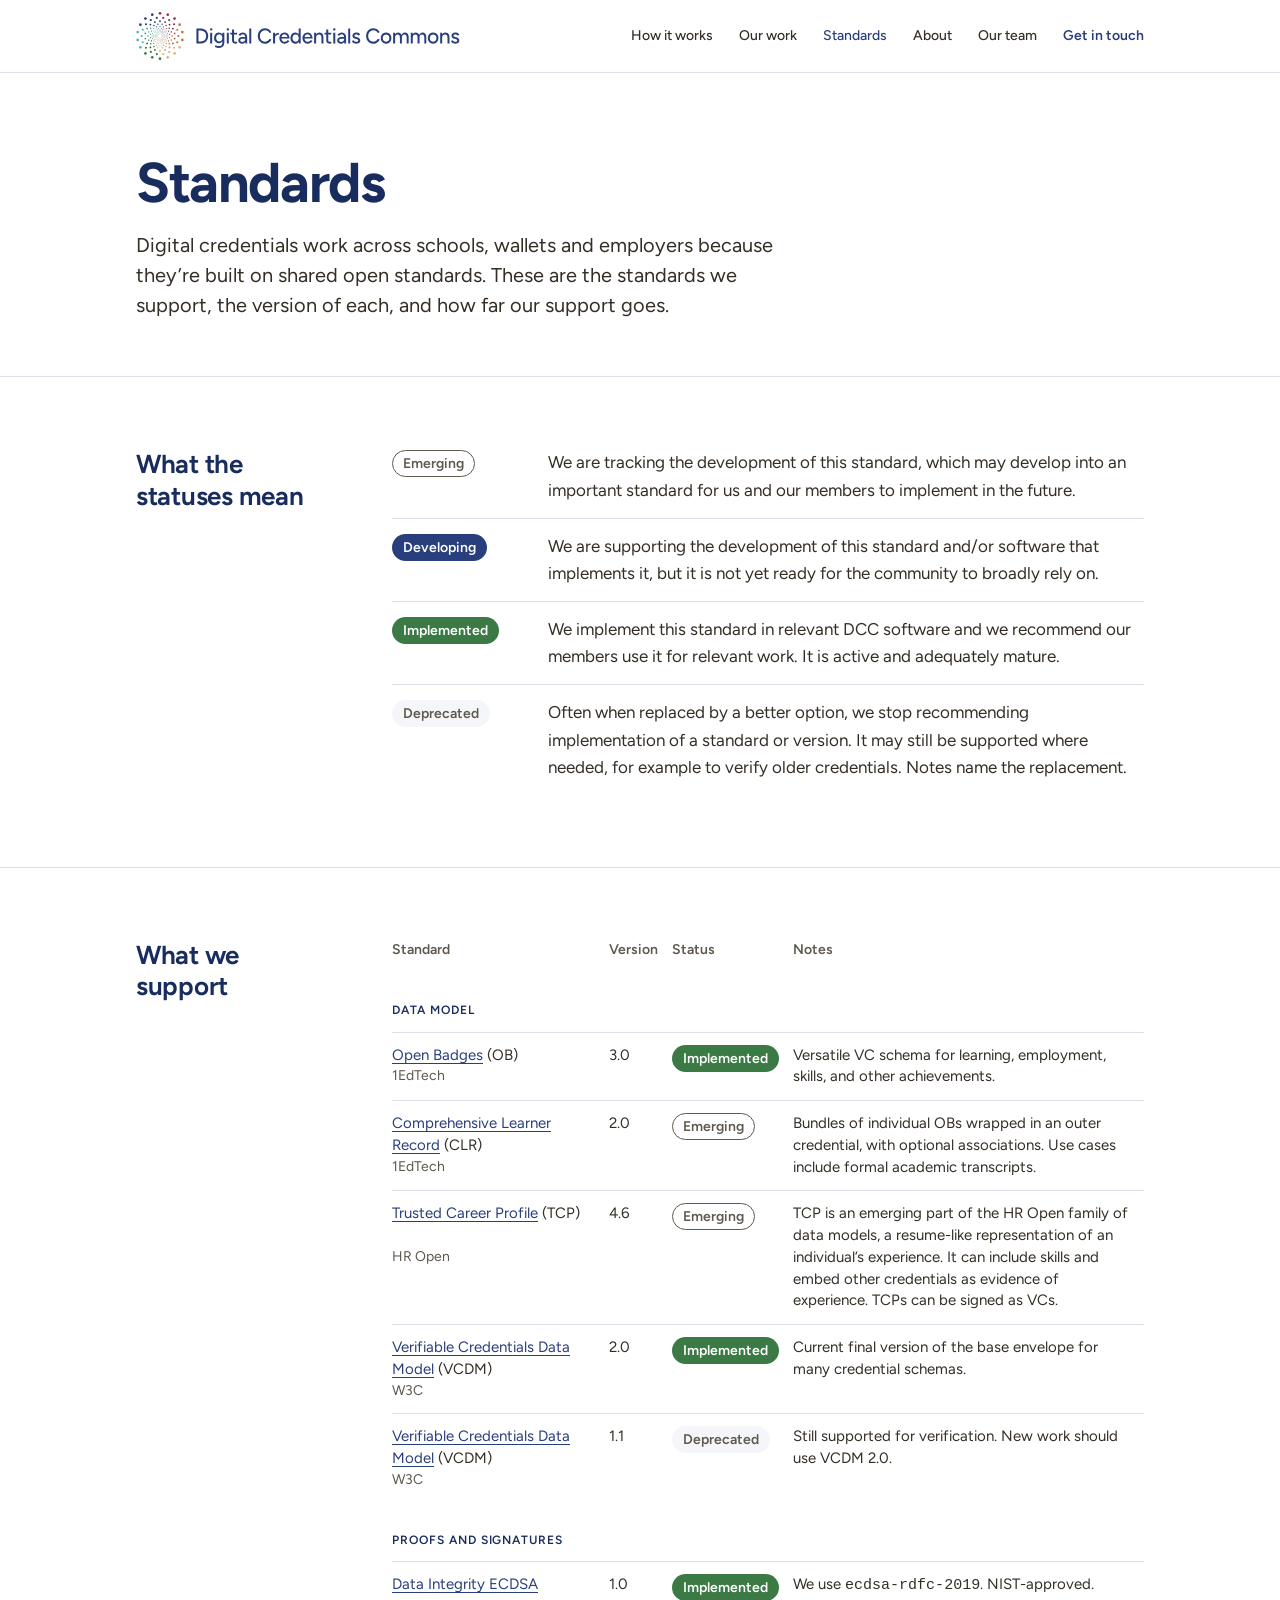
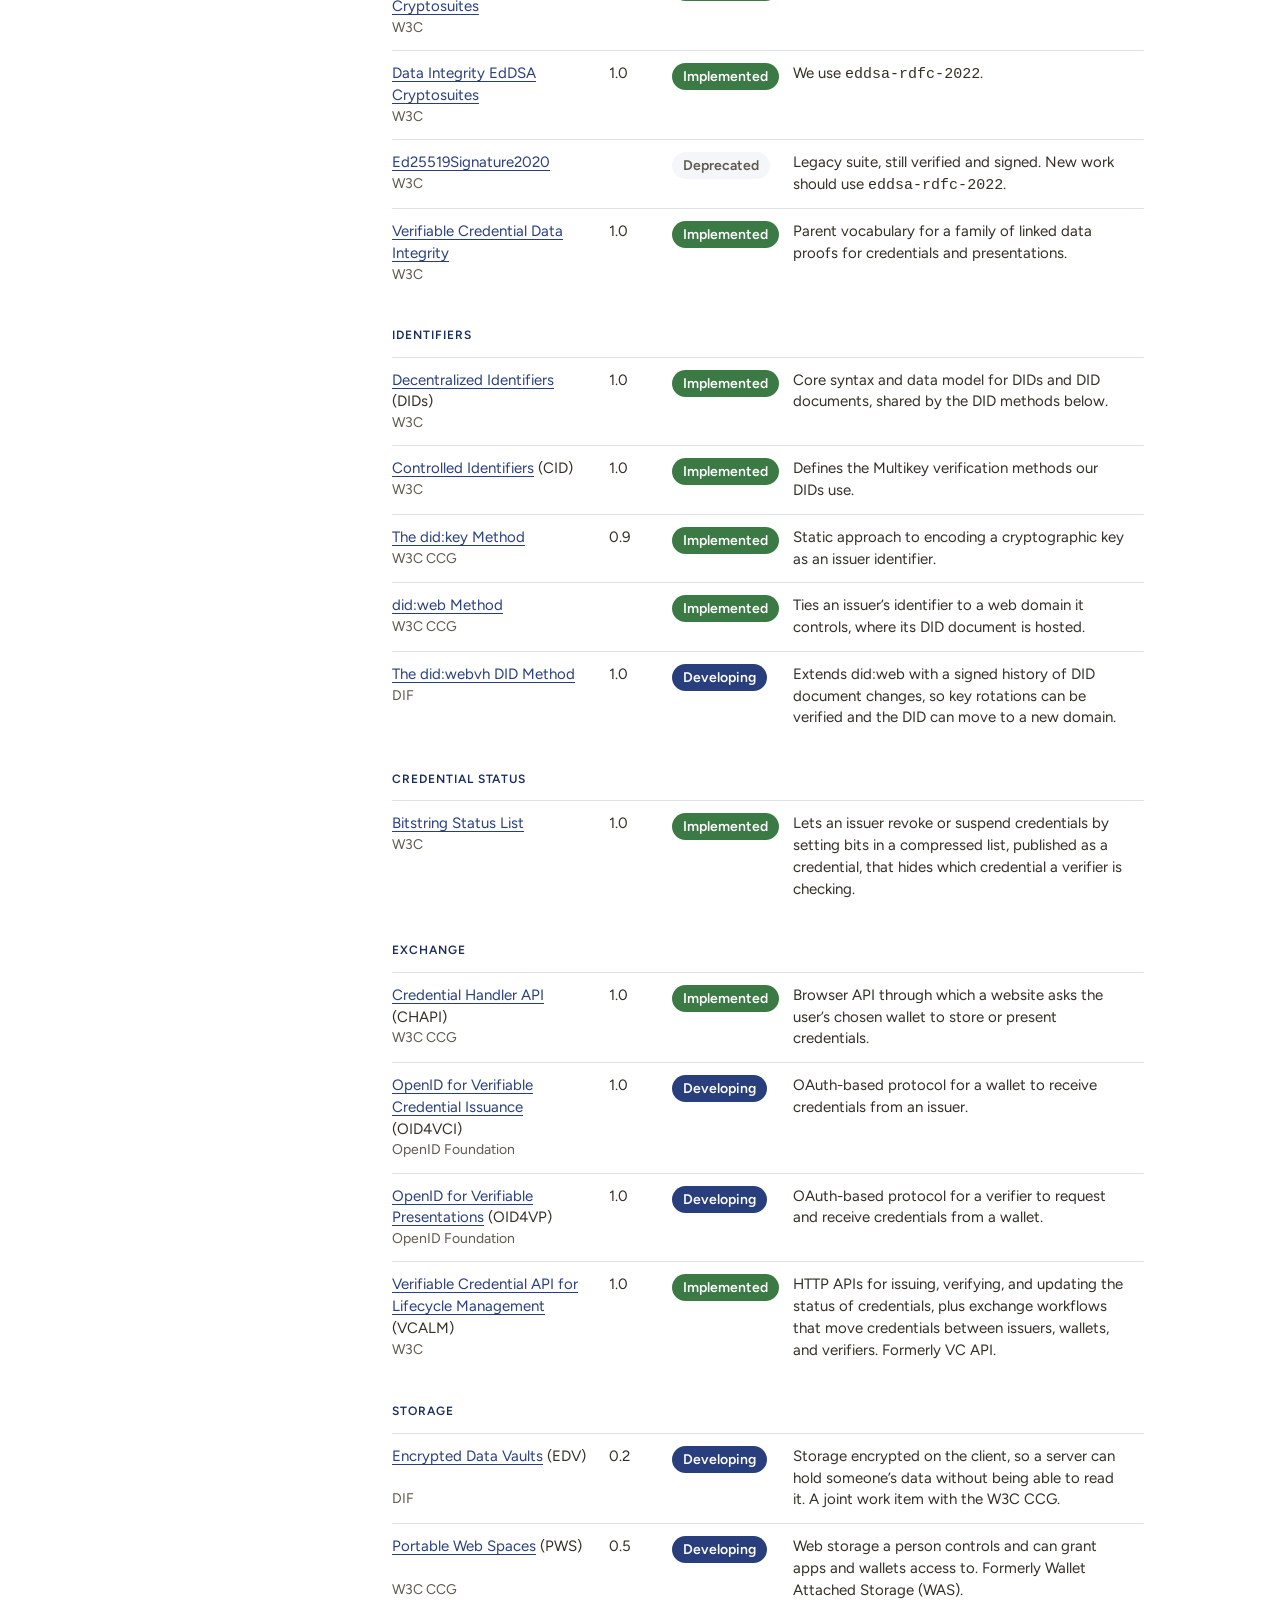
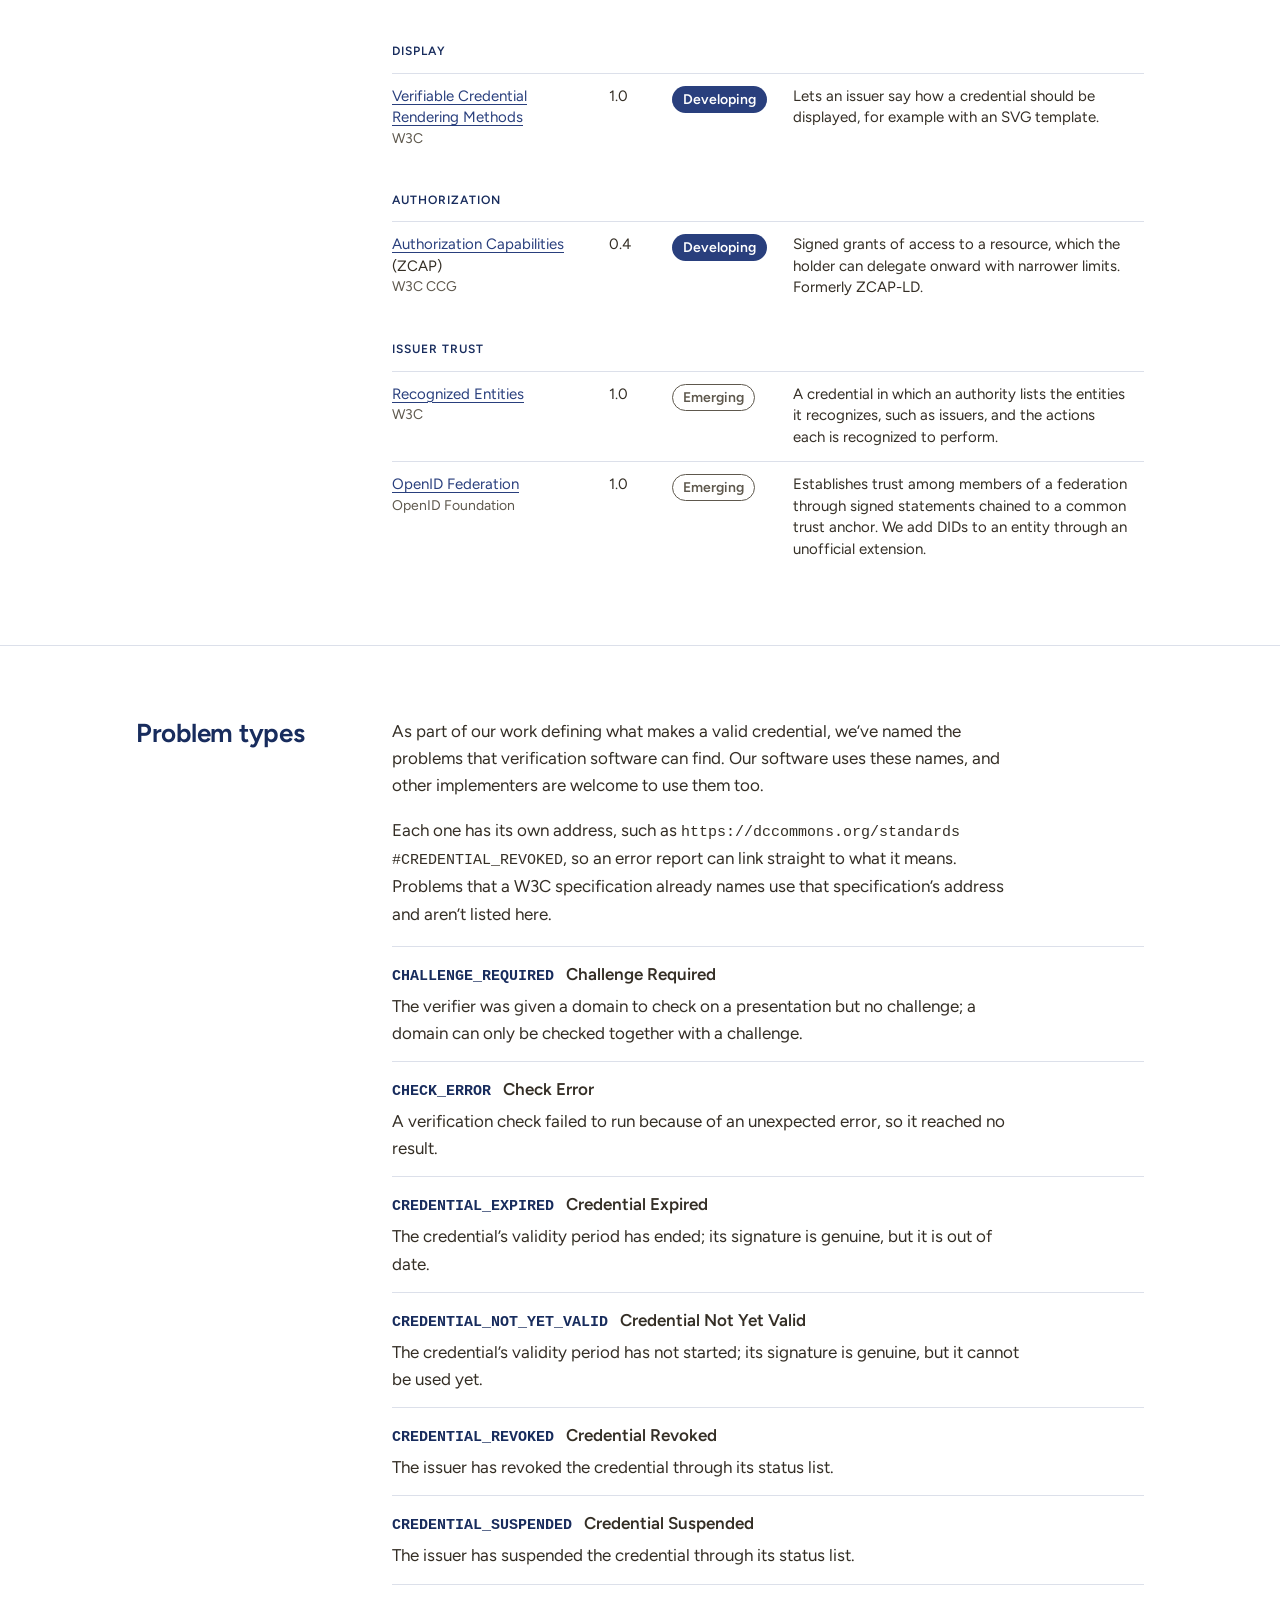
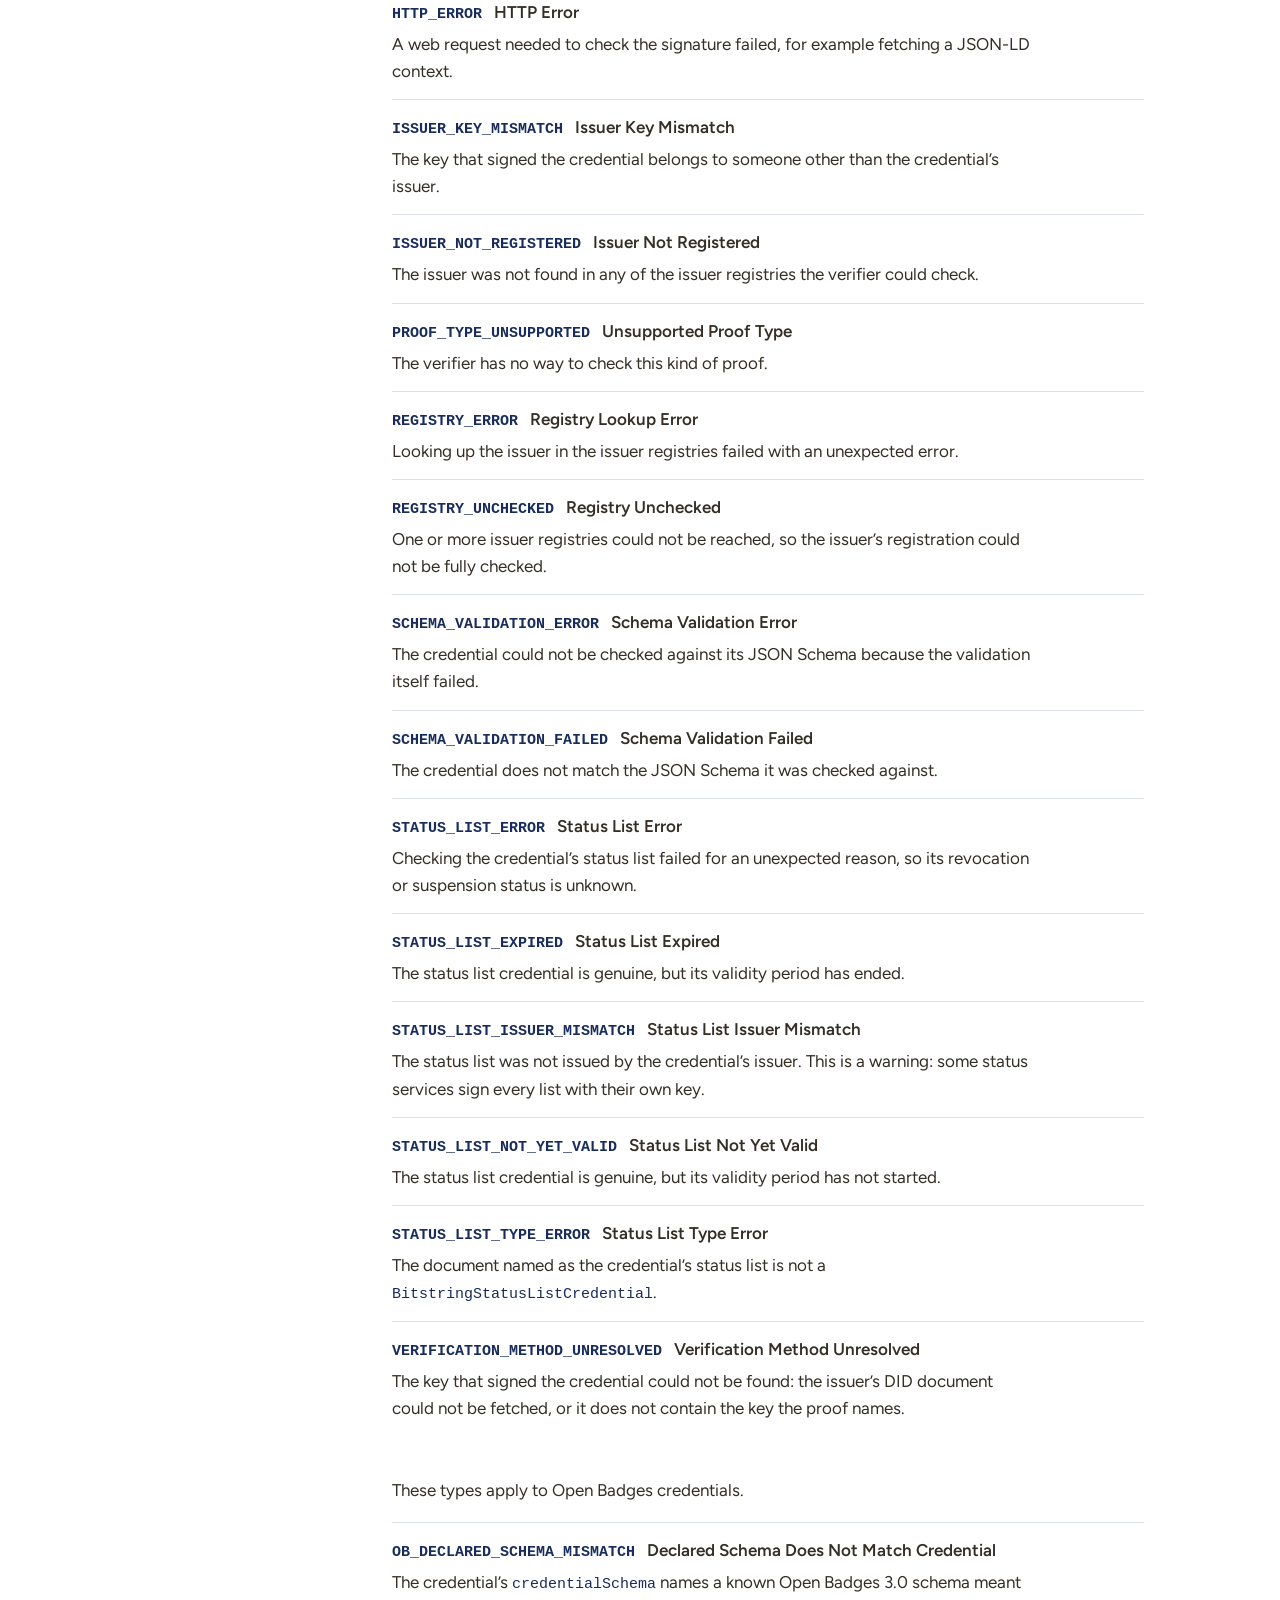
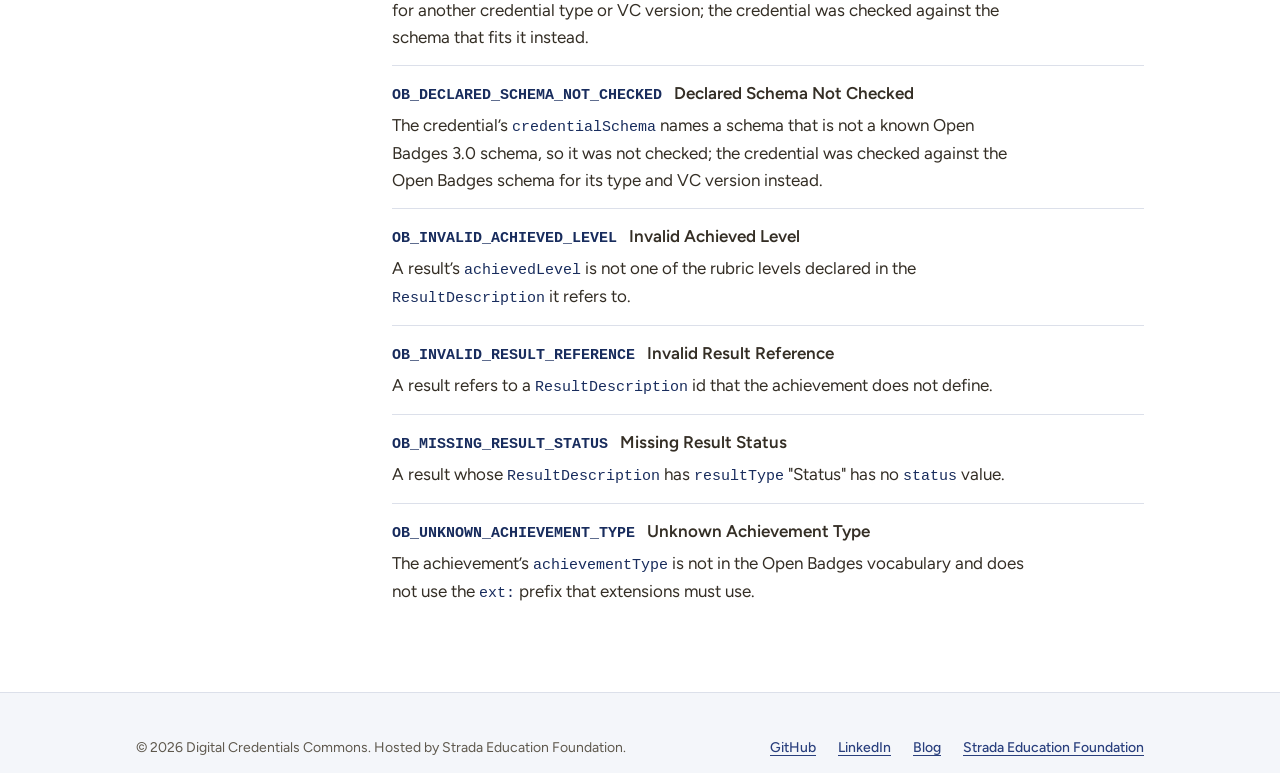
==== commit 9f15c6d3: "Wrap the example problem-type address on phones The example https://dccommons.org/standards#CREDENTI" ====
--- a/standards.html
+++ b/standards.html
@@ -275,7 +275,7 @@
       <div class="sec-head"><h2>Problem types</h2></div>
       <div class="sec-body">
         <p>As part of our work defining what makes a valid credential, we&rsquo;ve named the problems that verification software can find. Our software uses these names, and other implementers are welcome to use them too.</p>
-        <p>Each one has its own address, such as <code>https://dccommons.org/standards#CREDENTIAL_REVOKED</code>, so an error report can link straight to what it means. Problems that a W3C specification already names use that specification&rsquo;s address and aren&rsquo;t listed here.</p>
+        <p>Each one has its own address, such as <code class="url">https://dccommons.org/<wbr>standards<wbr>#CREDENTIAL_REVOKED</code>, so an error report can link straight to what it means. Problems that a W3C specification already names use that specification&rsquo;s address and aren&rsquo;t listed here.</p>
         <dl class="problem-types">
           <div id="CHALLENGE_REQUIRED">
             <dt><code>CHALLENGE_REQUIRED</code> <span>Challenge Required</span></dt>
--- a/assets/css/site.css
+++ b/assets/css/site.css
@@ -317,6 +317,8 @@
 .problem-types code{font-size:.9375rem;color:var(--indigo-deep);overflow-wrap:anywhere}
 .problem-types dd{margin:4px 0 0;max-width:var(--measure)}
 .problem-group{margin-top:22px;max-width:var(--measure)}
+/* an example address, sized like the problem codes; on a phone it breaks before its "#" (and after the domain if it must), never past the edge */
+code.url{font-size:.9375rem;overflow-wrap:anywhere}
 /* the entry a link pointed at */
 .standards tr:target,.problem-types div:target{background:var(--wash)}
 .problem-types div:target{padding-inline:12px;margin-inline:-12px}
